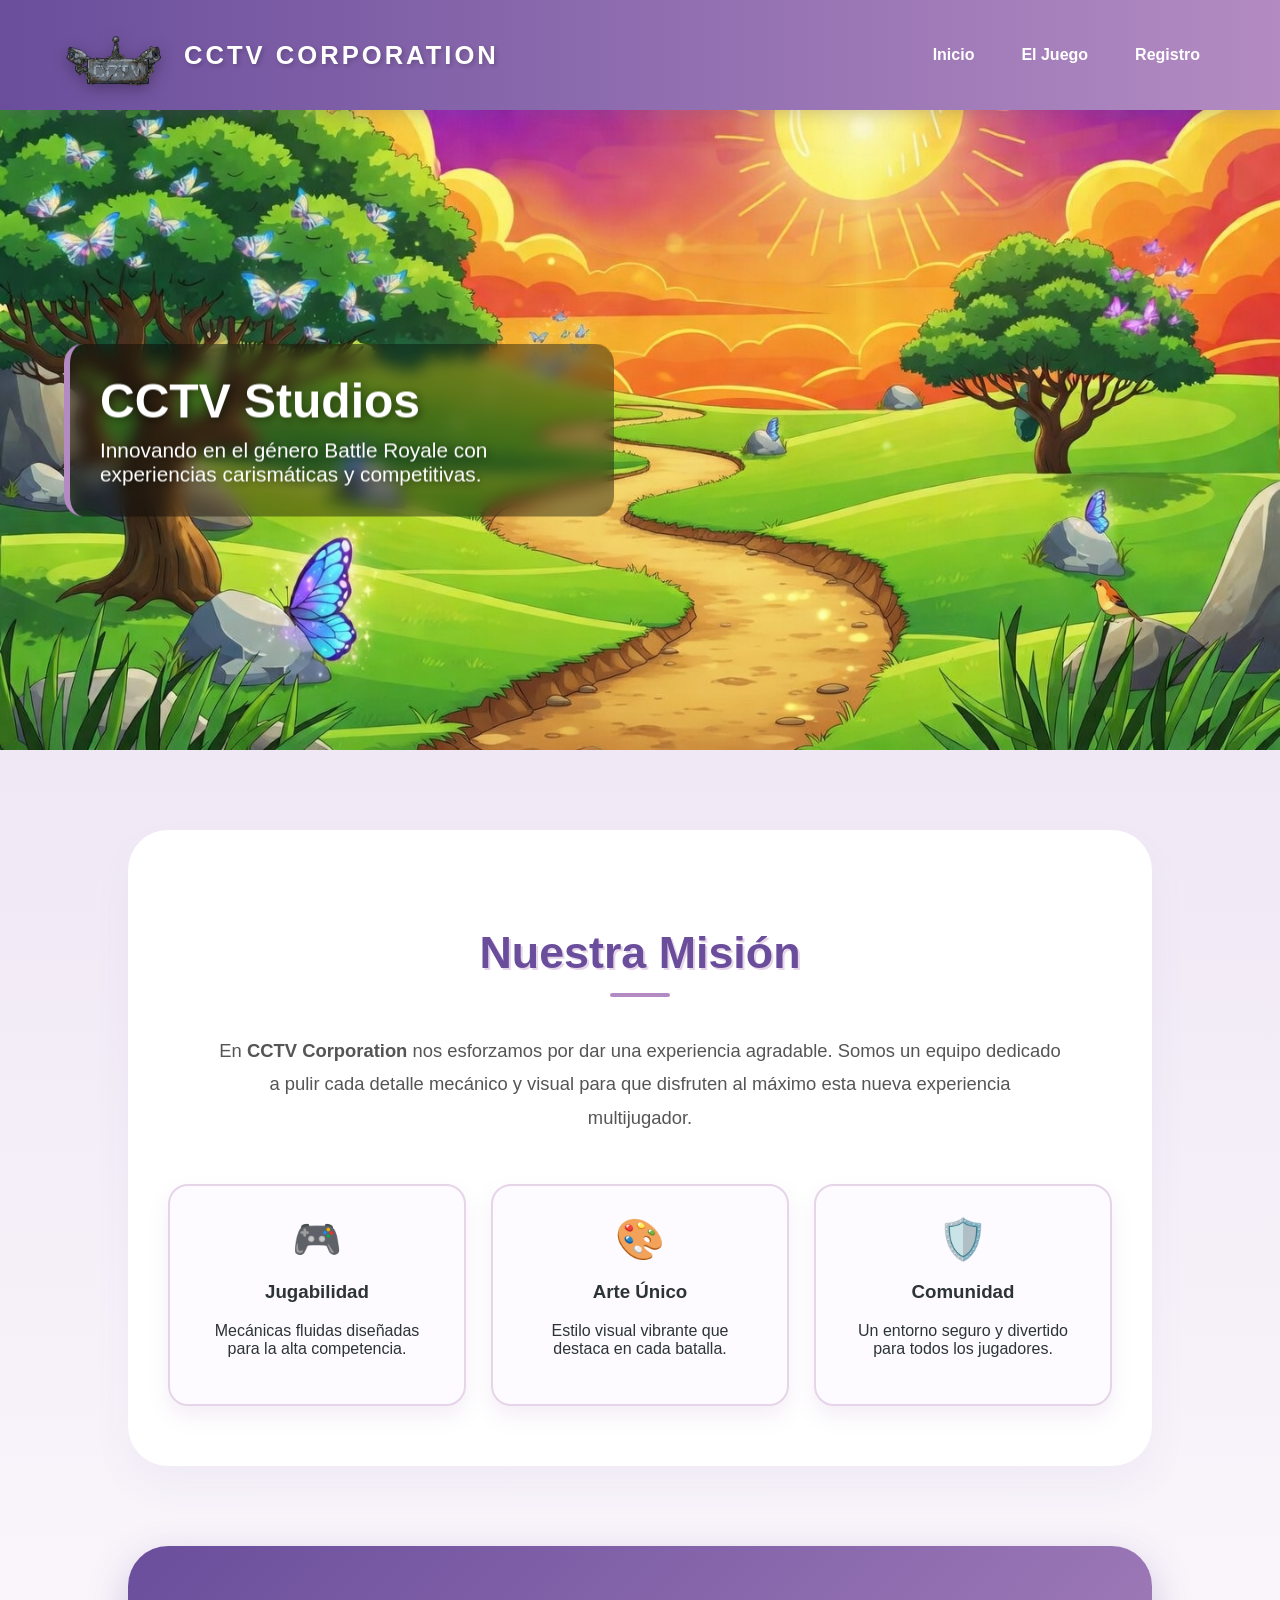
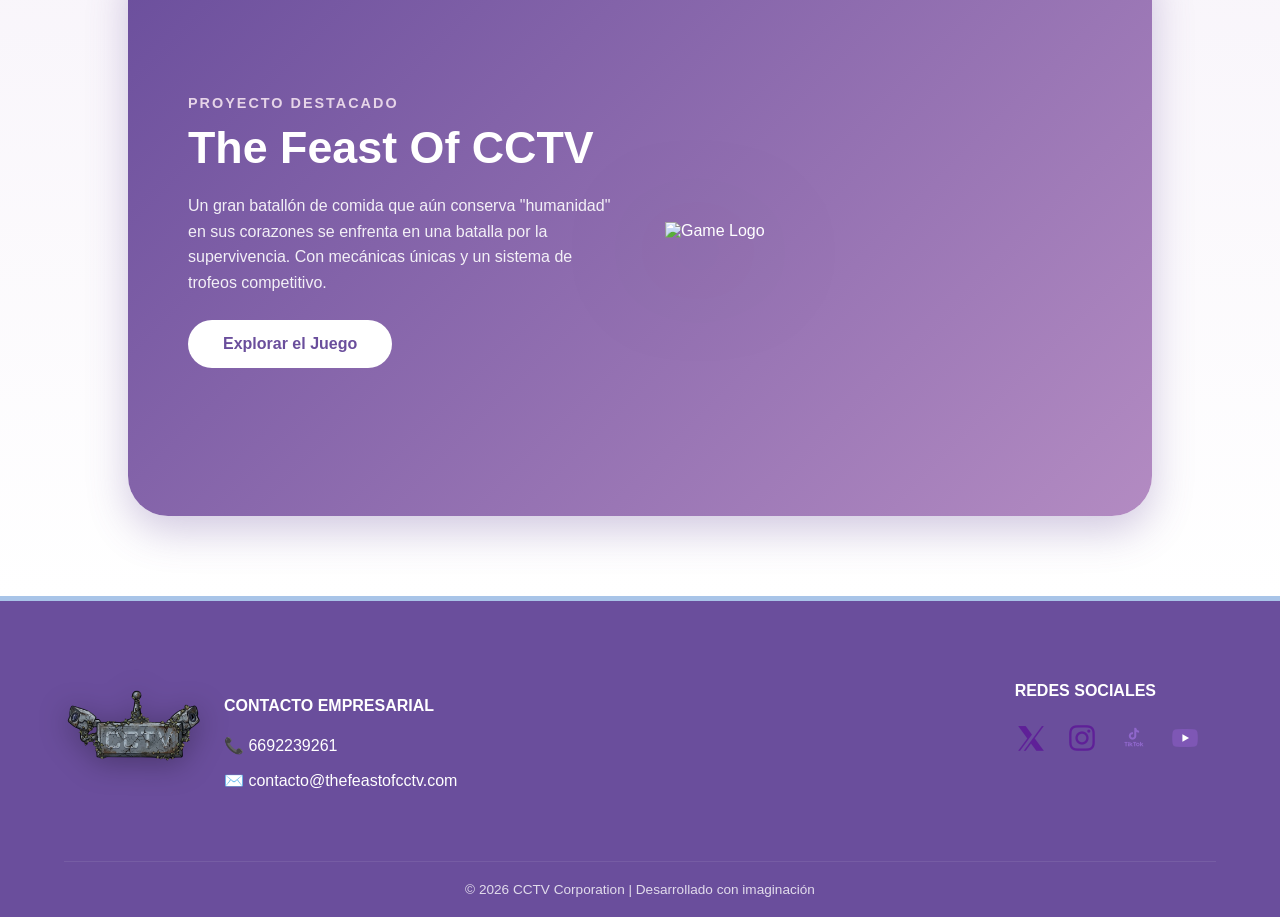
==== index.html @ 1c80f258 "Actualizar index.html" ====
<!DOCTYPE html>
<html lang="es">
<head>
  <meta charset="UTF-8">
  <meta name="viewport" content="width=device-width, initial-scale=1.0">
  <title>CCTV Corporation | Inicio</title>
  <link rel="stylesheet" href="estilos.css">
</head>
<body>

  <header class="kyamo">
    <div class="left">
      <img src="Img/Logo_Empresa.png" class="logo" alt="Logo CCTV Studios">
      <h2 class="brand-name">CCTV Corporation</h2>
    </div>

    <nav>
      <ul class="main-menu">
        <li><a href="index.html">Inicio</a></li>
        <li class="has-submenu">
          <span class="parent-title">El Juego</span>
          <ul class="submenu">
            <li><a href="comojugar.html">Información</a></li>
            <li><a href="Personajes.html">Personajes</a></li>
            <li><a href="powerups.html">Cosas Futuras</a></li>
          </ul>
        </li>
        <li><a href="Registro.html">Registro</a></li>
      </ul>
    </nav>
  </header>

  <section class="banner">
      <div class="banner-container">
          <img src="Img/Banner.jpg" class="banner-img" alt="Banner Principal">
          <div class="banner-text">
              <div class="banner-text-content">
                  <h1>CCTV Studios</h1>
                  <p>Innovando en el género Battle Royale con experiencias carismáticas y competitivas.</p>
              </div>
          </div>
      </div>
  </section>

  <main class="main-content">
      
      <section id="about" class="mission-section">
          <h2 class="section-title">Nuestra Misión</h2>
          <p class="mission-text">
              En <strong>CCTV Corporation</strong> nos esforzamos por dar una experiencia agradable. 
              Somos un equipo dedicado a pulir cada detalle mecánico y visual para que disfruten 
              al máximo esta nueva experiencia multijugador.
          </p>

          <div class="features-grid">
              <div class="feature-item">
                  <span class="feature-icon">🎮</span>
                  <h3>Jugabilidad</h3>
                  <p>Mecánicas fluidas diseñadas para la alta competencia.</p>
              </div>
              <div class="feature-item">
                  <span class="feature-icon">🎨</span>
                  <h3>Arte Único</h3>
                  <p>Estilo visual vibrante que destaca en cada batalla.</p>
              </div>
              <div class="feature-item">
                  <span class="feature-icon">🛡️</span>
                  <h3>Comunidad</h3>
                  <p>Un entorno seguro y divertido para todos los jugadores.</p>
              </div>
          </div>
      </section>

      <section id="proyecto-estrella" class="featured-project">
          <div class="project-container">
              <div class="project-info">
                  <span class="subtitle">PROYECTO DESTACADO</span>
                  <h2 class="project-name">The Feast Of CCTV</h2>
                  <p>
                      Un gran batallón de comida que aún conserva "humanidad" en sus corazones se enfrenta 
                      en una batalla por la supervivencia. Con mecánicas únicas y un sistema de trofeos competitivo.
                  </p>
                  <a href="comojugar.html" class="btn-explore">Explorar el Juego</a>
              </div>

              <div class="project-image-wrapper">
                  <div class="game-slider">
                      <img src="Img/Captura1.jpeg" class="slide" alt="Gameplay 1">
                      <img src="Img/Captura2.jpeg" class="slide" alt="Gameplay 2">
                      <img src="Img/Captura3.jpeg" class="slide" alt="Gameplay 3">
                  </div>
                  <img src="Img/Logo-Juego.png" alt="Game Logo" class="floating-game-logo">
              </div>
          </div>
      </section>

  </main>

  <footer class="site-footer">
    <div class="footer-wrapper">
      <div class="footer-column left">
        <img src="Img/Logo_Empresa.png" alt="CCTV Studios" class="footer-logo">         
        <div class="contact-info">
          <h4>CONTACTO EMPRESARIAL</h4>
          <p><span class="icon">📞</span> 6692239261</p>
          <p><span class="icon">✉️</span> contacto@thefeastofcctv.com</p>
        </div>
      </div>

      <div class="footer-column right">
        <h4>REDES SOCIALES</h4>
        <div class="social-icons">
          <a href="https://x.com" target="_blank"><img src="Img/Social/X-Twitter.png" alt="X"></a>
          <a href="https://instagram.com/" target="_blank"><img src="Img/Social/Instagram.png" alt="Instagram"></a>
          <a href="https://tiktok.com/" target="_blank"><img src="Img/Social/TikTok.png" alt="TikTok"></a>
          <a href="https://youtube.com/" target="_blank"><img src="Img/Social/YouTube.png" alt="YouTube"></a>
        </div>
      </div>
    </div>

    <div class="footer-bottom">
      © 2026 CCTV Corporation | Desarrollado con imaginación 
    </div>
  </footer>

</body>
</html>
---- estilos.css ----
/* ====================== VARIABLES Y PALETA ====================== */
:root {
  --lavanda-claro: #E6D4E8;
  --lavanda-medio: #B38BC2;
  --lavanda-fuerte: #6A4E9C;
  --azul-lavanda: #A8C4E8;
  --fondo: #F0E8F5; 
  --blanco: #ffffff;
  --texto-oscuro: #2d3436;
}

/* --- General --- */
body {
  margin: 0;
  padding: 0;
  font-family: 'Segoe UI', Tahoma, Geneva, Verdana, sans-serif;
  background-color: var(--fondo);
  color: var(--texto-oscuro);
  overflow-x: hidden;
}

/* --- Header / Navegación (LOGO MAXIMIZADO) --- */
.kyamo {
  background: linear-gradient(90deg, var(--lavanda-fuerte), var(--lavanda-medio));
  display: flex;
  justify-content: space-between;
  align-items: center;
  padding: 10px 5%; 
  box-shadow: 0 4px 15px rgba(106, 78, 156, 0.25);
  position: sticky;
  top: 0;
  z-index: 1000;
  min-height: 80px; 
}

.left { 
  display: flex; 
  align-items: center; 
  gap: 20px; 
}

.logo { 
  width: 100px; 
  height: auto; 
  margin-top: 5px;
  margin-bottom: -15px; 
  filter: drop-shadow(0 4px 8px rgba(0,0,0,0.3));
  transition: transform 0.4s cubic-bezier(0.175, 0.885, 0.32, 1.275);
  z-index: 1001;
}

.logo:hover {
  transform: scale(1.15) rotate(5deg);
}

.brand-name {
  color: white;
  text-transform: uppercase;
  letter-spacing: 3px;
  font-size: 1.6rem; 
  font-weight: 900;
  margin: 0;
  text-shadow: 2px 2px 4px rgba(0,0,0,0.2);
}

.main-menu { list-style: none; display: flex; gap: 15px; margin: 0; padding: 0; }

.main-menu a, .parent-title {
  color: white;
  text-decoration: none;
  font-weight: bold;
  padding: 10px 16px;
  border-radius: 25px;
  transition: 0.3s;
  font-size: 1rem;
}

.main-menu a:hover, .parent-title:hover { 
  background-color: rgba(255, 255, 255, 0.25); 
}

/* Submenú */
.has-submenu { position: relative; }
.submenu {
  display: none;
  position: absolute;
  background-color: white;
  padding: 12px;
  border-radius: 12px;
  box-shadow: 0 10px 25px rgba(0,0,0,0.15);
  list-style: none;
  top: 110%;
  left: 0;
  min-width: 180px;
}
.submenu li a { color: var(--lavanda-fuerte); display: block; padding: 10px; text-decoration: none; border-radius: 8px; }
.submenu li a:hover { background-color: var(--lavanda-claro); }
.has-submenu:hover .submenu { display: block; }

/* --- BANNER --- */
.banner { width: 100%; position: relative; overflow: hidden; }
.banner-container { position: relative; line-height: 0; }
.banner-img { width: 100%; height: auto; display: block; }

.banner-text {
  position: absolute;
  top: 50%;
  left: 5%;
  transform: translateY(-50%);
  color: white;
  max-width: 550px;
  line-height: normal;
}
.banner-text-content {
    background: rgba(0, 0, 0, 0.4); 
    padding: 30px;
    border-radius: 20px;
    backdrop-filter: blur(8px); 
    border-left: 6px solid var(--lavanda-medio);
    text-shadow: 2px 2px 10px rgba(0,0,0,0.5);
}
.banner-text h1 { font-size: 3rem; margin: 0 0 10px 0; }
.banner-text p { font-size: 1.3rem; font-weight: 300; margin: 0; }

/* --- CUERPO PRINCIPAL --- */
.main-content {
  padding: 80px 10%;
  background: linear-gradient(180deg, #F0E8F5 0%, #FFFFFF 100%);
}

.mission-section {
  text-align: center;
  background: white;
  padding: 60px 40px;
  border-radius: 40px;
  box-shadow: 0 20px 40px rgba(106, 78, 156, 0.05);
  margin-bottom: 80px;
  animation: fadeIn 1s ease-out;
}

.section-title {
    color: var(--lavanda-fuerte);
    font-size: 2.8rem;
    font-weight: 800;
    text-shadow: 2px 2px 0px var(--lavanda-claro);
}
.section-title::after {
    content: '';
    display: block; width: 60px; height: 4px;
    background: var(--lavanda-medio); margin: 15px auto; border-radius: 2px;
}

.mission-text { font-size: 1.15rem; line-height: 1.8; color: #555; max-width: 850px; margin: 0 auto; }

/* Grid de Características */
.features-grid {
    display: grid;
    grid-template-columns: repeat(auto-fit, minmax(200px, 1fr));
    gap: 25px;
    margin-top: 50px;
}
.feature-item {
    background: #fdfbff; padding: 30px; border-radius: 20px;
    border: 2px solid var(--lavanda-claro); 
    box-shadow: 0 10px 20px rgba(179, 139, 194, 0.15);
    transition: 0.3s ease;
}
.feature-item:hover { transform: translateY(-10px); border-color: var(--lavanda-fuerte); background-color: var(--blanco); }
.feature-icon { font-size: 2.5rem; margin-bottom: 15px; display: block; }

/* --- SECCIÓN PROYECTO CON SLIDER Y LOGO --- */
.featured-project {
  background: linear-gradient(135deg, var(--lavanda-fuerte) 0%, var(--lavanda-medio) 100%);
  padding: 60px;
  border-radius: 40px;
  box-shadow: 0 15px 40px rgba(106, 78, 156, 0.3);
  color: white;
}

.project-container { display: flex; align-items: center; gap: 50px; flex-wrap: wrap; }

.project-info { flex: 1; min-width: 300px; }
.project-info .subtitle { color: var(--lavanda-claro); font-weight: bold; letter-spacing: 2px; font-size: 0.9rem; }
.project-name { font-size: 2.8rem; font-weight: bold; margin: 10px 0 20px 0; }
.project-info p { color: rgba(255, 255, 255, 0.9); line-height: 1.6; margin-bottom: 25px; }

.btn-explore {
  display: inline-block; background-color: white; color: var(--lavanda-fuerte);
  padding: 15px 35px; border-radius: 50px; text-decoration: none; font-weight: bold; transition: 0.3s;
}
.btn-explore:hover { background-color: var(--lavanda-claro); transform: translateY(-3px) scale(1.05); }

/* Contenedor del Slider y Logo del Juego */
.project-image-wrapper {
    flex: 1;
    position: relative;
    display: flex;
    justify-content: center;
    align-items: center;
    min-height: 450px; 
    border-radius: 30px;
}

/* El Logo del Videojuego Maximizado */
.floating-game-logo {
    width: 100%;
    max-width: 500px; /* Tamaño épico para el logo */
    height: auto;
    z-index: 10;
    filter: drop-shadow(0 20px 50px rgba(0,0,0,0.5));
    animation: float 4s ease-in-out infinite;
}

/* El Carrusel de Fondo Animado */
.game-slider {
    position: absolute;
    width: 100%; height: 100%; top: 0; left: 0;
    border-radius: 30px; overflow: hidden;
    opacity: 0.3; /* No distrae el texto */
    mask-image: radial-gradient(circle, black 50%, transparent 100%);
}
.slide {
    position: absolute; width: 100%; height: 100%;
    object-fit: cover; opacity: 0;
    animation: autoSlider 12s infinite;
}
.slide:nth-child(1) { animation-delay: 0s; }
.slide:nth-child(2) { animation-delay: 4s; }
.slide:nth-child(3) { animation-delay: 8s; }

/* --- Animaciones --- */
@keyframes autoSlider {
    0% { opacity: 0; transform: scale(1.1); }
    10% { opacity: 1; }
    33% { opacity: 1; }
    43% { opacity: 0; transform: scale(1); }
    100% { opacity: 0; }
}
@keyframes float { 0%, 100% { transform: translateY(0px); } 50% { transform: translateY(-20px); } }
@keyframes fadeIn { from { opacity: 0; transform: translateY(20px); } to { opacity: 1; transform: translateY(0); } }

/* --- Footer --- */
.site-footer {
  background-color: var(--lavanda-fuerte);
  color: white;
  padding: 60px 5% 20px;
  border-top: 5px solid var(--azul-lavanda);
}
.footer-wrapper { display: flex; justify-content: space-between; flex-wrap: wrap; gap: 40px; }
.footer-logo { width: 140px; height: auto; margin-bottom: 20px; filter: drop-shadow(0 5px 15px rgba(0,0,0,0.3)); }

.social-icons img { width: 32px; margin-right: 15px; transition: 0.3s; }
.social-icons img:hover { transform: translateY(-5px); }

.footer-bottom {
  text-align: center; margin-top: 40px; padding-top: 20px;
  border-top: 1px solid rgba(255,255,255,0.1); font-size: 0.85rem; opacity: 0.8;
}

/* --- Responsive --- */
@media (max-width: 768px) {
  .kyamo { padding: 15px; flex-direction: column; gap: 10px; }
  .logo { width: 70px; margin-bottom: 0; }
  .brand-name { font-size: 1.3rem; }
  .main-menu { justify-content: center; }
  .project-container { flex-direction: column; text-align: center; }
  .project-image-wrapper { min-height: 300px; width: 100%; }
  .floating-game-logo { max-width: 300px; }
}
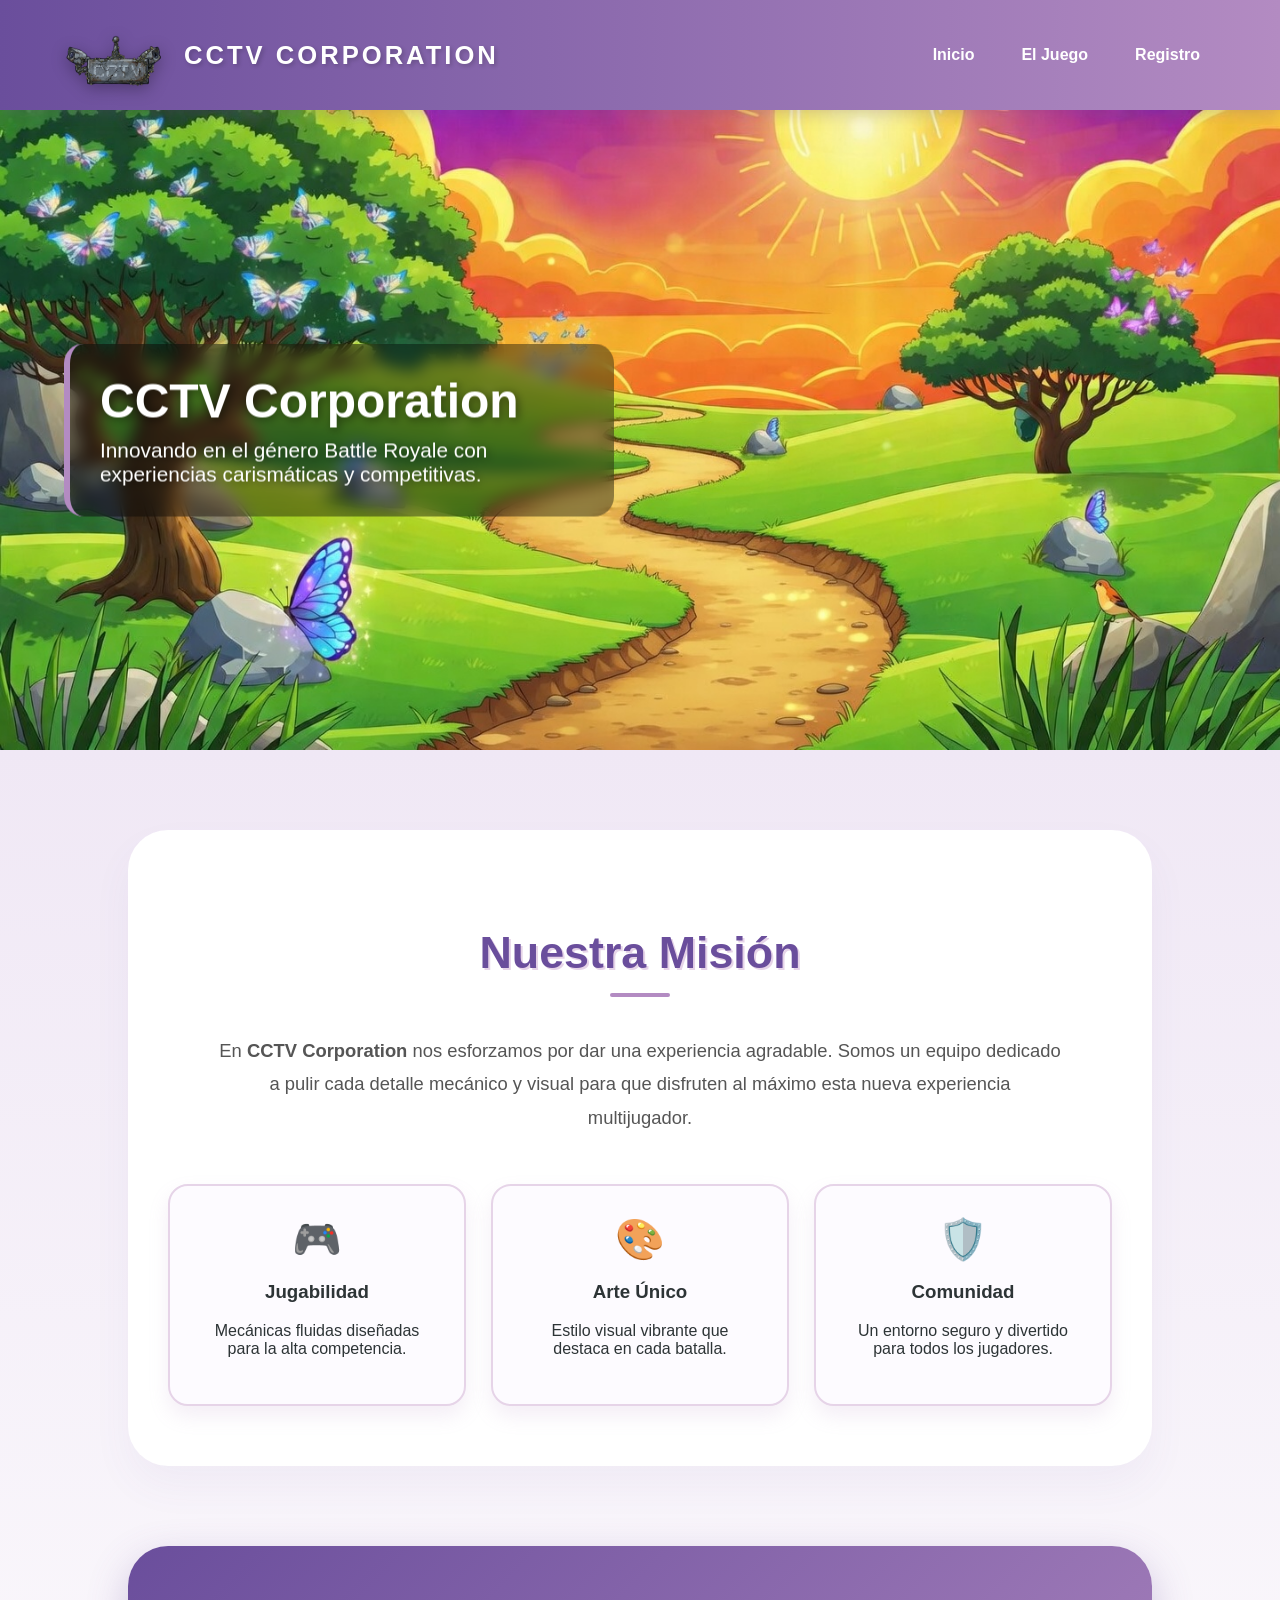
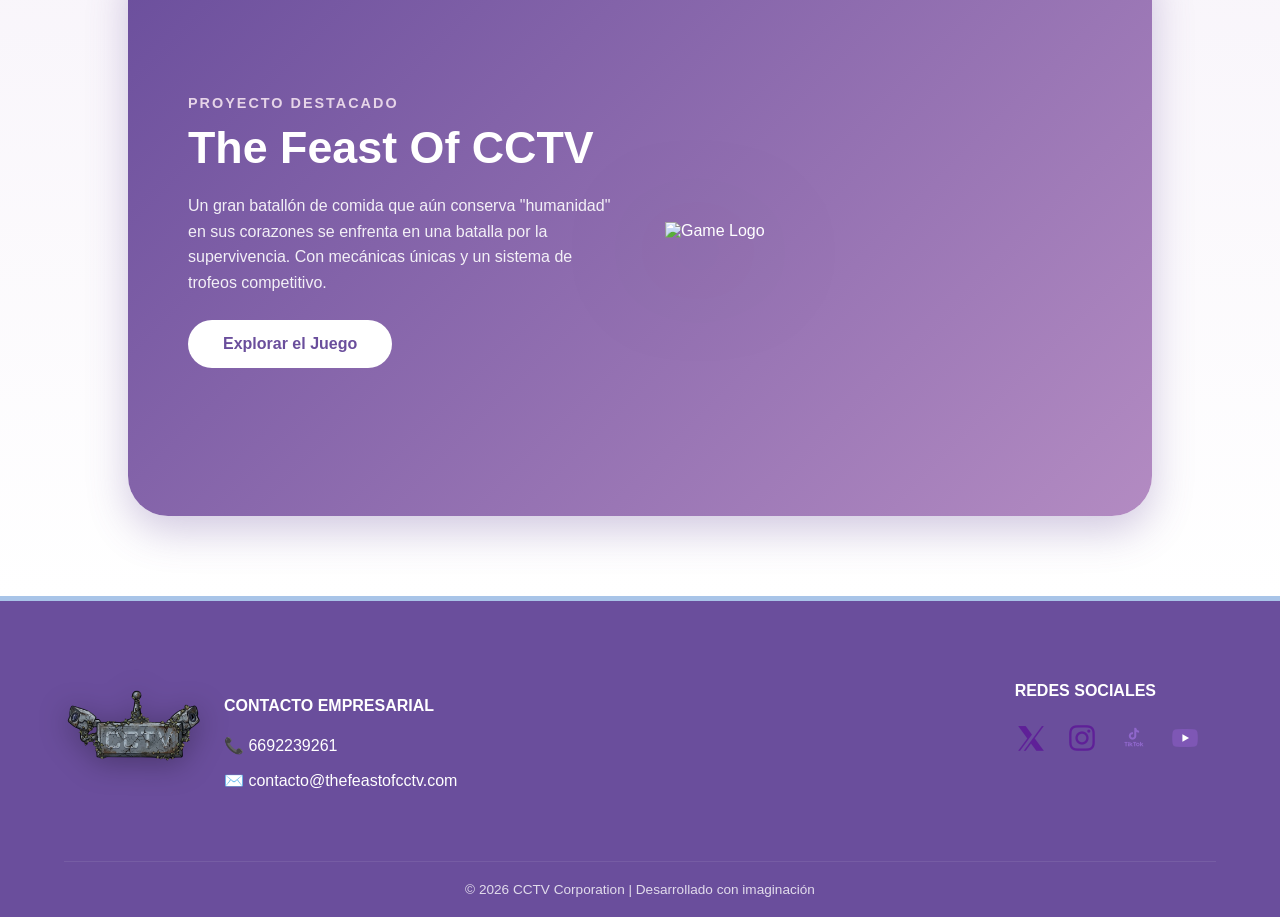
==== commit 95d10e2f: "Actualizar index.html" ====
--- a/index.html
+++ b/index.html
@@ -4,7 +4,7 @@
   <meta charset="UTF-8">
   <meta name="viewport" content="width=device-width, initial-scale=1.0">
   <title>CCTV Corporation | Inicio</title>
-  <link rel="stylesheet" href="estilos.css">
+  <link rel="stylesheet" href="Css/estilos.css">
 </head>
 <body>
 
@@ -35,7 +35,7 @@
           <img src="Img/Banner.jpg" class="banner-img" alt="Banner Principal">
           <div class="banner-text">
               <div class="banner-text-content">
-                  <h1>CCTV Studios</h1>
+                  <h1>CCTV Corporation</h1>
                   <p>Innovando en el género Battle Royale con experiencias carismáticas y competitivas.</p>
               </div>
           </div>
@@ -85,9 +85,9 @@
 
               <div class="project-image-wrapper">
                   <div class="game-slider">
-                      <img src="Img/Captura1.jpeg" class="slide" alt="Gameplay 1">
-                      <img src="Img/Captura2.jpeg" class="slide" alt="Gameplay 2">
-                      <img src="Img/Captura3.jpeg" class="slide" alt="Gameplay 3">
+                      <img src="Img/Captura1.png" class="slide" alt="Gameplay 1">
+                      <img src="Img/Captura2.png" class="slide" alt="Gameplay 2">
+                      <img src="Img/Captura3.png" class="slide" alt="Gameplay 3">
                   </div>
                   <img src="Img/Logo-Juego.png" alt="Game Logo" class="floating-game-logo">
               </div>
--- a/Css/estilos.css
+++ b/Css/estilos.css
@@ -0,0 +1,349 @@
+/* ====================== VARIABLES Y PALETA ====================== */
+:root {
+  --lavanda-claro: #E6D4E8;
+  --lavanda-medio: #B38BC2;
+  --lavanda-fuerte: #6A4E9C;
+  --azul-lavanda: #A8C4E8;
+  --fondo: #F0E8F5; 
+  --blanco: #ffffff;
+  --texto-oscuro: #2d3436;
+}
+
+/* --- General --- */
+body {
+  margin: 0;
+  padding: 0;
+  font-family: 'Segoe UI', Tahoma, Geneva, Verdana, sans-serif;
+  background-color: var(--fondo);
+  color: var(--texto-oscuro);
+  overflow-x: hidden;
+}
+
+/* --- Header / Navegación (LOGO MAXIMIZADO) --- */
+.kyamo {
+  background: linear-gradient(90deg, var(--lavanda-fuerte), var(--lavanda-medio));
+  display: flex;
+  justify-content: space-between;
+  align-items: center;
+  padding: 10px 5%; 
+  box-shadow: 0 4px 15px rgba(106, 78, 156, 0.25);
+  position: sticky;
+  top: 0;
+  z-index: 1000;
+  min-height: 80px; 
+}
+
+.left { 
+  display: flex; 
+  align-items: center; 
+  gap: 20px; 
+}
+
+.logo { 
+  width: 100px; 
+  height: auto; 
+  margin-top: 5px;
+  margin-bottom: -15px; 
+  filter: drop-shadow(0 4px 8px rgba(0,0,0,0.3));
+  transition: transform 0.4s cubic-bezier(0.175, 0.885, 0.32, 1.275);
+  z-index: 1001;
+}
+
+.logo:hover {
+  transform: scale(1.15) rotate(5deg);
+}
+
+.brand-name {
+  color: white;
+  text-transform: uppercase;
+  letter-spacing: 3px;
+  font-size: 1.6rem; 
+  font-weight: 900;
+  margin: 0;
+  text-shadow: 2px 2px 4px rgba(0,0,0,0.2);
+}
+
+.main-menu { list-style: none; display: flex; gap: 15px; margin: 0; padding: 0; }
+
+.main-menu a, .parent-title {
+  color: white;
+  text-decoration: none;
+  font-weight: bold;
+  padding: 10px 16px;
+  border-radius: 25px;
+  transition: 0.3s;
+  font-size: 1rem;
+}
+
+.main-menu a:hover, .parent-title:hover { 
+  background-color: rgba(255, 255, 255, 0.25); 
+}
+
+/* Submenú */
+.has-submenu { position: relative; }
+.submenu {
+  display: none;
+  position: absolute;
+  background-color: white;
+  padding: 12px;
+  border-radius: 12px;
+  box-shadow: 0 10px 25px rgba(0,0,0,0.15);
+  list-style: none;
+  top: 110%;
+  left: 0;
+  min-width: 180px;
+}
+.submenu li a { color: var(--lavanda-fuerte); display: block; padding: 10px; text-decoration: none; border-radius: 8px; }
+.submenu li a:hover { background-color: var(--lavanda-claro); }
+.has-submenu:hover .submenu { display: block; }
+
+/* --- BANNER --- */
+.banner { width: 100%; position: relative; overflow: hidden; }
+.banner-container { position: relative; line-height: 0; }
+.banner-img { width: 100%; height: auto; display: block; }
+
+.banner-text {
+  position: absolute;
+  top: 50%;
+  left: 5%;
+  transform: translateY(-50%);
+  color: white;
+  max-width: 550px;
+  line-height: normal;
+}
+.banner-text-content {
+    background: rgba(0, 0, 0, 0.4); 
+    padding: 30px;
+    border-radius: 20px;
+    backdrop-filter: blur(8px); 
+    border-left: 6px solid var(--lavanda-medio);
+    text-shadow: 2px 2px 10px rgba(0,0,0,0.5);
+}
+.banner-text h1 { font-size: 3rem; margin: 0 0 10px 0; }
+.banner-text p { font-size: 1.3rem; font-weight: 300; margin: 0; }
+
+/* --- CUERPO PRINCIPAL --- */
+.main-content {
+  padding: 80px 10%;
+  background: linear-gradient(180deg, #F0E8F5 0%, #FFFFFF 100%);
+}
+
+.mission-section {
+  text-align: center;
+  background: white;
+  padding: 60px 40px;
+  border-radius: 40px;
+  box-shadow: 0 20px 40px rgba(106, 78, 156, 0.05);
+  margin-bottom: 80px;
+  animation: fadeIn 1s ease-out;
+}
+
+.section-title {
+    color: var(--lavanda-fuerte);
+    font-size: 2.8rem;
+    font-weight: 800;
+    text-shadow: 2px 2px 0px var(--lavanda-claro);
+}
+.section-title::after {
+    content: '';
+    display: block; width: 60px; height: 4px;
+    background: var(--lavanda-medio); margin: 15px auto; border-radius: 2px;
+}
+
+.mission-text { font-size: 1.15rem; line-height: 1.8; color: #555; max-width: 850px; margin: 0 auto; }
+
+/* Grid de Características */
+.features-grid {
+    display: grid;
+    grid-template-columns: repeat(auto-fit, minmax(200px, 1fr));
+    gap: 25px;
+    margin-top: 50px;
+}
+.feature-item {
+    background: #fdfbff; padding: 30px; border-radius: 20px;
+    border: 2px solid var(--lavanda-claro); 
+    box-shadow: 0 10px 20px rgba(179, 139, 194, 0.15);
+    transition: 0.3s ease;
+}
+.feature-item:hover { transform: translateY(-10px); border-color: var(--lavanda-fuerte); background-color: var(--blanco); }
+.feature-icon { font-size: 2.5rem; margin-bottom: 15px; display: block; }
+
+/* --- SECCIÓN PROYECTO CON SLIDER Y LOGO --- */
+.featured-project {
+  background: linear-gradient(135deg, var(--lavanda-fuerte) 0%, var(--lavanda-medio) 100%);
+  padding: 60px;
+  border-radius: 40px;
+  box-shadow: 0 15px 40px rgba(106, 78, 156, 0.3);
+  color: white;
+}
+
+.project-container { display: flex; align-items: center; gap: 50px; flex-wrap: wrap; }
+
+.project-info { flex: 1; min-width: 300px; }
+.project-info .subtitle { color: var(--lavanda-claro); font-weight: bold; letter-spacing: 2px; font-size: 0.9rem; }
+.project-name { font-size: 2.8rem; font-weight: bold; margin: 10px 0 20px 0; }
+.project-info p { color: rgba(255, 255, 255, 0.9); line-height: 1.6; margin-bottom: 25px; }
+
+.btn-explore {
+  display: inline-block; background-color: white; color: var(--lavanda-fuerte);
+  padding: 15px 35px; border-radius: 50px; text-decoration: none; font-weight: bold; transition: 0.3s;
+}
+.btn-explore:hover { background-color: var(--lavanda-claro); transform: translateY(-3px) scale(1.05); }
+
+/* Contenedor del Slider y Logo del Juego */
+.project-image-wrapper {
+    flex: 1;
+    position: relative;
+    display: flex;
+    justify-content: center;
+    align-items: center;
+    min-height: 450px; 
+    border-radius: 30px;
+}
+
+/* El Logo del Videojuego Maximizado */
+.floating-game-logo {
+    width: 100%;
+    max-width: 500px; /* Tamaño épico para el logo */
+    height: auto;
+    z-index: 10;
+    filter: drop-shadow(0 20px 50px rgba(0,0,0,0.5));
+    animation: float 4s ease-in-out infinite;
+}
+
+/* El Carrusel de Fondo Animado */
+.game-slider {
+    position: absolute;
+    width: 100%; height: 100%; top: 0; left: 0;
+    border-radius: 30px; overflow: hidden;
+    opacity: 0.3; /* No distrae el texto */
+    mask-image: radial-gradient(circle, black 50%, transparent 100%);
+}
+.slide {
+    position: absolute; width: 100%; height: 100%;
+    object-fit: cover; opacity: 0;
+    animation: autoSlider 12s infinite;
+}
+.slide:nth-child(1) { animation-delay: 0s; }
+.slide:nth-child(2) { animation-delay: 4s; }
+.slide:nth-child(3) { animation-delay: 8s; }
+
+/* --- Animaciones --- */
+@keyframes autoSlider {
+    0% { opacity: 0; transform: scale(1.1); }
+    10% { opacity: 1; }
+    33% { opacity: 1; }
+    43% { opacity: 0; transform: scale(1); }
+    100% { opacity: 0; }
+}
+@keyframes float { 0%, 100% { transform: translateY(0px); } 50% { transform: translateY(-20px); } }
+@keyframes fadeIn { from { opacity: 0; transform: translateY(20px); } to { opacity: 1; transform: translateY(0); } }
+
+/* --- Footer --- */
+.site-footer {
+  background-color: var(--lavanda-fuerte);
+  color: white;
+  padding: 60px 5% 20px;
+  border-top: 5px solid var(--azul-lavanda);
+}
+.footer-wrapper { display: flex; justify-content: space-between; flex-wrap: wrap; gap: 40px; }
+.footer-logo { width: 140px; height: auto; margin-bottom: 20px; filter: drop-shadow(0 5px 15px rgba(0,0,0,0.3)); }
+
+.social-icons img { width: 32px; margin-right: 15px; transition: 0.3s; }
+.social-icons img:hover { transform: translateY(-5px); }
+
+.footer-bottom {
+  text-align: center; margin-top: 40px; padding-top: 20px;
+  border-top: 1px solid rgba(255,255,255,0.1); font-size: 0.85rem; opacity: 0.8;
+}
+
+
+/* ====================== MODO MÓVIL DEFINITIVO (TOTAL) ====================== */
+@media (max-width: 768px) {
+  
+  /* 1. Header compacto */
+  .kyamo {
+    padding: 8px 5%;
+    flex-direction: column; 
+    gap: 5px;
+  }
+  .left { flex-direction: row; gap: 10px; }
+  .logo { width: 45px; margin: 0; }
+  .brand-name { font-size: 1.1rem; letter-spacing: 1px; }
+  .main-menu { gap: 5px; }
+  .main-menu a, .parent-title { font-size: 0.8rem; padding: 5px 10px; }
+
+  /* 2. Banner: Texto miniatura */
+  .banner-text {
+    top: 50%;
+    left: 5%;
+    max-width: 180px; 
+    transform: translateY(-50%);
+    position: absolute; 
+  }
+  .banner-text-content {
+    padding: 8px 12px;
+    background: rgba(0, 0, 0, 0.5);
+    border-radius: 10px;
+  }
+  .banner-text h1 { font-size: 1rem; margin: 0; }
+  .banner-text p { font-size: 0.65rem; line-height: 1.1; }
+
+  /* 3. Contenido principal */
+  .main-content { padding: 30px 5%; }
+  .section-title { font-size: 1.8rem; }
+  .features-grid { grid-template-columns: 1fr; gap: 15px; }
+
+  /* 4. TARJETA DEL JUEGO (ARREGLO DE TEXTO Y ESPACIOS) */
+  .featured-project {
+    padding: 40px 20px !important; /* Forzamos espacio interno */
+    border-radius: 35px;
+    margin: 0 10px; /* Evita que la tarjeta toque los bordes del cel */
+  }
+
+  .project-info {
+    width: 100%;
+    display: flex;
+    flex-direction: column;
+    align-items: center; /* Centra títulos, párrafos y botones */
+  }
+
+  .project-name {
+    font-size: 1.8rem;
+    margin-bottom: 15px;
+    text-align: center;
+  }
+
+  .project-info p {
+    font-size: 0.9rem;
+    line-height: 1.5;
+    max-width: 92%; /* EL TRUCO: evita que el texto toque los bordes */
+    margin: 0 auto 25px auto; 
+    text-align: center;
+  }
+
+  /* 5. EL LOGO (LA MANZANA) */
+  .project-image-wrapper {
+    min-height: 250px;
+    display: flex;
+    justify-content: center;
+    align-items: center;
+    margin-top: 30px; /* Separa la manzana del botón de arriba */
+    width: 100%;
+  }
+
+  .floating-game-logo {
+    width: 85%; /* Se adapta al ancho del dispositivo */
+    max-width: 260px; /* Tamaño máximo para que no se vea gigante */
+    height: auto;
+    filter: drop-shadow(0 15px 30px rgba(0,0,0,0.4));
+  }
+
+  /* 6. Footer móvil */
+  .footer-wrapper {
+    flex-direction: column;
+    text-align: center;
+    gap: 25px;
+  }
+  .footer-logo { width: 80px; margin: 0 auto; }
+}
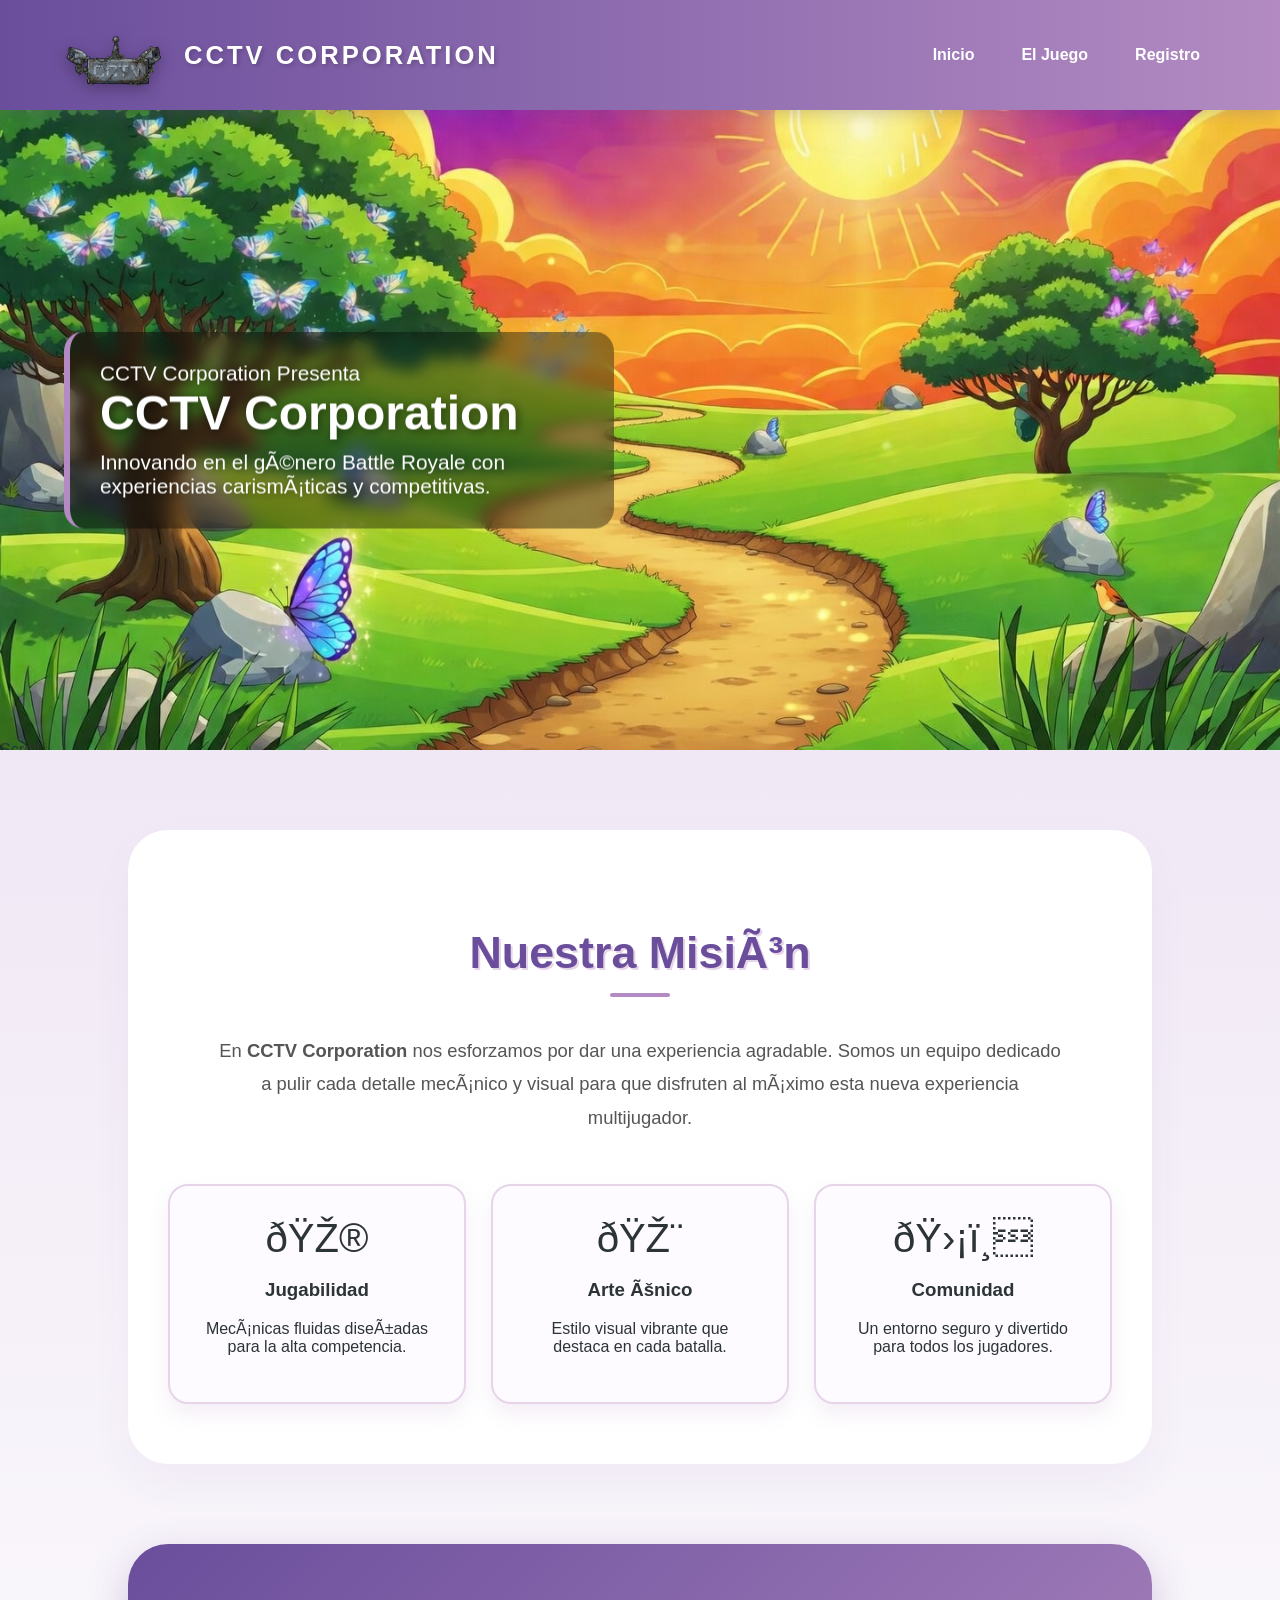
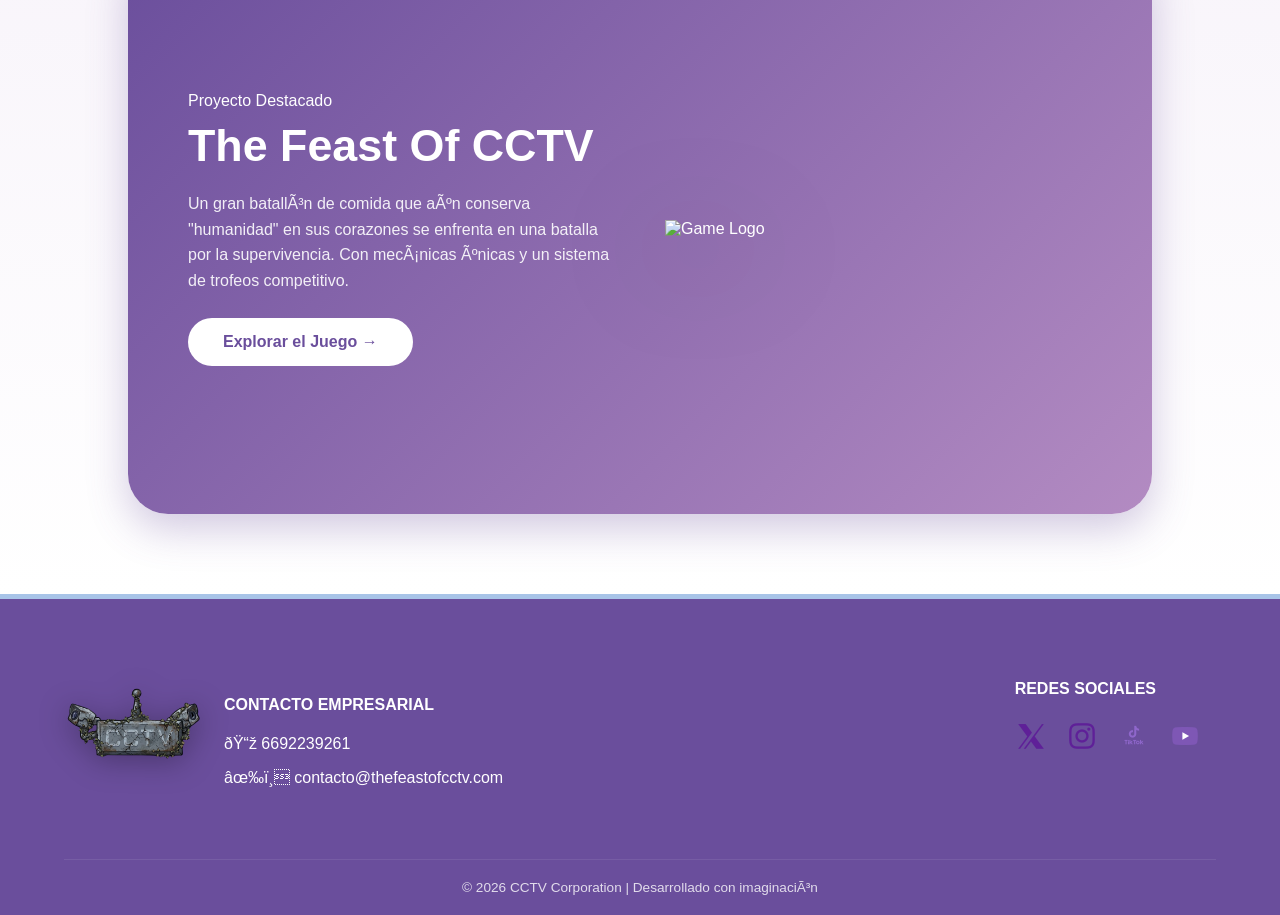
==== commit 9f88851d: "Actualizar index.html" ====
--- a/index.html
+++ b/index.html
@@ -5,6 +5,9 @@
   <meta name="viewport" content="width=device-width, initial-scale=1.0">
   <title>CCTV Corporation | Inicio</title>
   <link rel="stylesheet" href="Css/estilos.css">
+  <link rel="preconnect" href="https://fonts.googleapis.com">
+  <link rel="preconnect" href="https://fonts.gstatic.com" crossorigin>
+  <link href="https://fonts.googleapis.com/css2?family=Orbitron:wght@700;900&display=swap" rel="stylesheet">
 </head>
 <body>
 
@@ -13,14 +16,13 @@
       <img src="Img/Logo_Empresa.png" class="logo" alt="Logo CCTV Studios">
       <h2 class="brand-name">CCTV Corporation</h2>
     </div>
-
     <nav>
       <ul class="main-menu">
         <li><a href="index.html">Inicio</a></li>
         <li class="has-submenu">
           <span class="parent-title">El Juego</span>
           <ul class="submenu">
-            <li><a href="comojugar.html">Información</a></li>
+            <li><a href="comojugar.html">InformaciÃ³n</a></li>
             <li><a href="Personajes.html">Personajes</a></li>
             <li><a href="powerups.html">Cosas Futuras</a></li>
           </ul>
@@ -31,82 +33,85 @@
   </header>
 
   <section class="banner">
-      <div class="banner-container">
-          <img src="Img/Banner.jpg" class="banner-img" alt="Banner Principal">
-          <div class="banner-text">
-              <div class="banner-text-content">
-                  <h1>CCTV Corporation</h1>
-                  <p>Innovando en el género Battle Royale con experiencias carismáticas y competitivas.</p>
-              </div>
-          </div>
+    <div class="banner-container">
+      <img src="Img/Banner.jpg" class="banner-img" alt="Banner Principal">
+      <div class="banner-overlay"></div>
+      <div class="banner-text">
+        <div class="banner-text-content">
+          <p class="banner-eyebrow">CCTV Corporation Presenta</p>
+          <h1>CCTV Corporation</h1>
+          <p>Innovando en el gÃ©nero Battle Royale con experiencias carismÃ¡ticas y competitivas.</p>
+        </div>
       </div>
+      <div class="banner-scroll-hint">
+        <span>Scroll</span>
+        <div class="scroll-line"></div>
+      </div>
+    </div>
   </section>
 
   <main class="main-content">
-      
-      <section id="about" class="mission-section">
-          <h2 class="section-title">Nuestra Misión</h2>
-          <p class="mission-text">
-              En <strong>CCTV Corporation</strong> nos esforzamos por dar una experiencia agradable. 
-              Somos un equipo dedicado a pulir cada detalle mecánico y visual para que disfruten 
-              al máximo esta nueva experiencia multijugador.
+
+    <section id="about" class="mission-section">
+      <h2 class="section-title">Nuestra MisiÃ³n</h2>
+      <p class="mission-text">
+        En <strong>CCTV Corporation</strong> nos esforzamos por dar una experiencia agradable.
+        Somos un equipo dedicado a pulir cada detalle mecÃ¡nico y visual para que disfruten
+        al mÃ¡ximo esta nueva experiencia multijugador.
+      </p>
+      <div class="features-grid">
+        <div class="feature-item">
+          <span class="feature-icon">ðŸŽ®</span>
+          <h3>Jugabilidad</h3>
+          <p>MecÃ¡nicas fluidas diseÃ±adas para la alta competencia.</p>
+        </div>
+        <div class="feature-item">
+          <span class="feature-icon">ðŸŽ¨</span>
+          <h3>Arte Ãšnico</h3>
+          <p>Estilo visual vibrante que destaca en cada batalla.</p>
+        </div>
+        <div class="feature-item">
+          <span class="feature-icon">ðŸ›¡ï¸</span>
+          <h3>Comunidad</h3>
+          <p>Un entorno seguro y divertido para todos los jugadores.</p>
+        </div>
+      </div>
+    </section>
+
+    <section id="proyecto-estrella" class="featured-project">
+      <div class="project-container">
+        <div class="project-info">
+          <span class="subtitle-pill">Proyecto Destacado</span>
+          <h2 class="project-name">The Feast Of CCTV</h2>
+          <p>
+            Un gran batallÃ³n de comida que aÃºn conserva "humanidad" en sus corazones se enfrenta
+            en una batalla por la supervivencia. Con mecÃ¡nicas Ãºnicas y un sistema de trofeos competitivo.
           </p>
-
-          <div class="features-grid">
-              <div class="feature-item">
-                  <span class="feature-icon">🎮</span>
-                  <h3>Jugabilidad</h3>
-                  <p>Mecánicas fluidas diseñadas para la alta competencia.</p>
-              </div>
-              <div class="feature-item">
-                  <span class="feature-icon">🎨</span>
-                  <h3>Arte Único</h3>
-                  <p>Estilo visual vibrante que destaca en cada batalla.</p>
-              </div>
-              <div class="feature-item">
-                  <span class="feature-icon">🛡️</span>
-                  <h3>Comunidad</h3>
-                  <p>Un entorno seguro y divertido para todos los jugadores.</p>
-              </div>
+          <a href="comojugar.html" class="btn-explore">Explorar el Juego &rarr;</a>
+        </div>
+        <div class="project-image-wrapper">
+          <div class="game-slider">
+            <img src="Img/Captura1.png" class="slide" alt="Gameplay 1">
+            <img src="Img/Captura2.png" class="slide" alt="Gameplay 2">
+            <img src="Img/Captura3.png" class="slide" alt="Gameplay 3">
           </div>
-      </section>
-
-      <section id="proyecto-estrella" class="featured-project">
-          <div class="project-container">
-              <div class="project-info">
-                  <span class="subtitle">PROYECTO DESTACADO</span>
-                  <h2 class="project-name">The Feast Of CCTV</h2>
-                  <p>
-                      Un gran batallón de comida que aún conserva "humanidad" en sus corazones se enfrenta 
-                      en una batalla por la supervivencia. Con mecánicas únicas y un sistema de trofeos competitivo.
-                  </p>
-                  <a href="comojugar.html" class="btn-explore">Explorar el Juego</a>
-              </div>
-
-              <div class="project-image-wrapper">
-                  <div class="game-slider">
-                      <img src="Img/Captura1.png" class="slide" alt="Gameplay 1">
-                      <img src="Img/Captura2.png" class="slide" alt="Gameplay 2">
-                      <img src="Img/Captura3.png" class="slide" alt="Gameplay 3">
-                  </div>
-                  <img src="Img/Logo-Juego.png" alt="Game Logo" class="floating-game-logo">
-              </div>
-          </div>
-      </section>
+          <img src="Img/Logo-Juego.png" alt="Game Logo" class="floating-game-logo">
+        </div>
+      </div>
+    </section>
 
   </main>
 
   <footer class="site-footer">
     <div class="footer-wrapper">
       <div class="footer-column left">
-        <img src="Img/Logo_Empresa.png" alt="CCTV Studios" class="footer-logo">         
+        <img src="Img/Logo_Empresa.png" alt="CCTV Studios" class="footer-logo">
         <div class="contact-info">
           <h4>CONTACTO EMPRESARIAL</h4>
-          <p><span class="icon">📞</span> 6692239261</p>
-          <p><span class="icon">✉️</span> contacto@thefeastofcctv.com</p>
+          <p><span class="icon">ðŸ“ž</span> 6692239261</p>
+          <p><span class="icon">âœ‰ï¸</span> contacto@thefeastofcctv.com</p>
         </div>
       </div>
-
       <div class="footer-column right">
         <h4>REDES SOCIALES</h4>
         <div class="social-icons">
@@ -117,11 +122,10 @@
         </div>
       </div>
     </div>
-
     <div class="footer-bottom">
-      © 2026 CCTV Corporation | Desarrollado con imaginación 
+      &copy; 2026 CCTV Corporation | Desarrollado con imaginaciÃ³n
     </div>
   </footer>
 
 </body>
-</html>+</html>
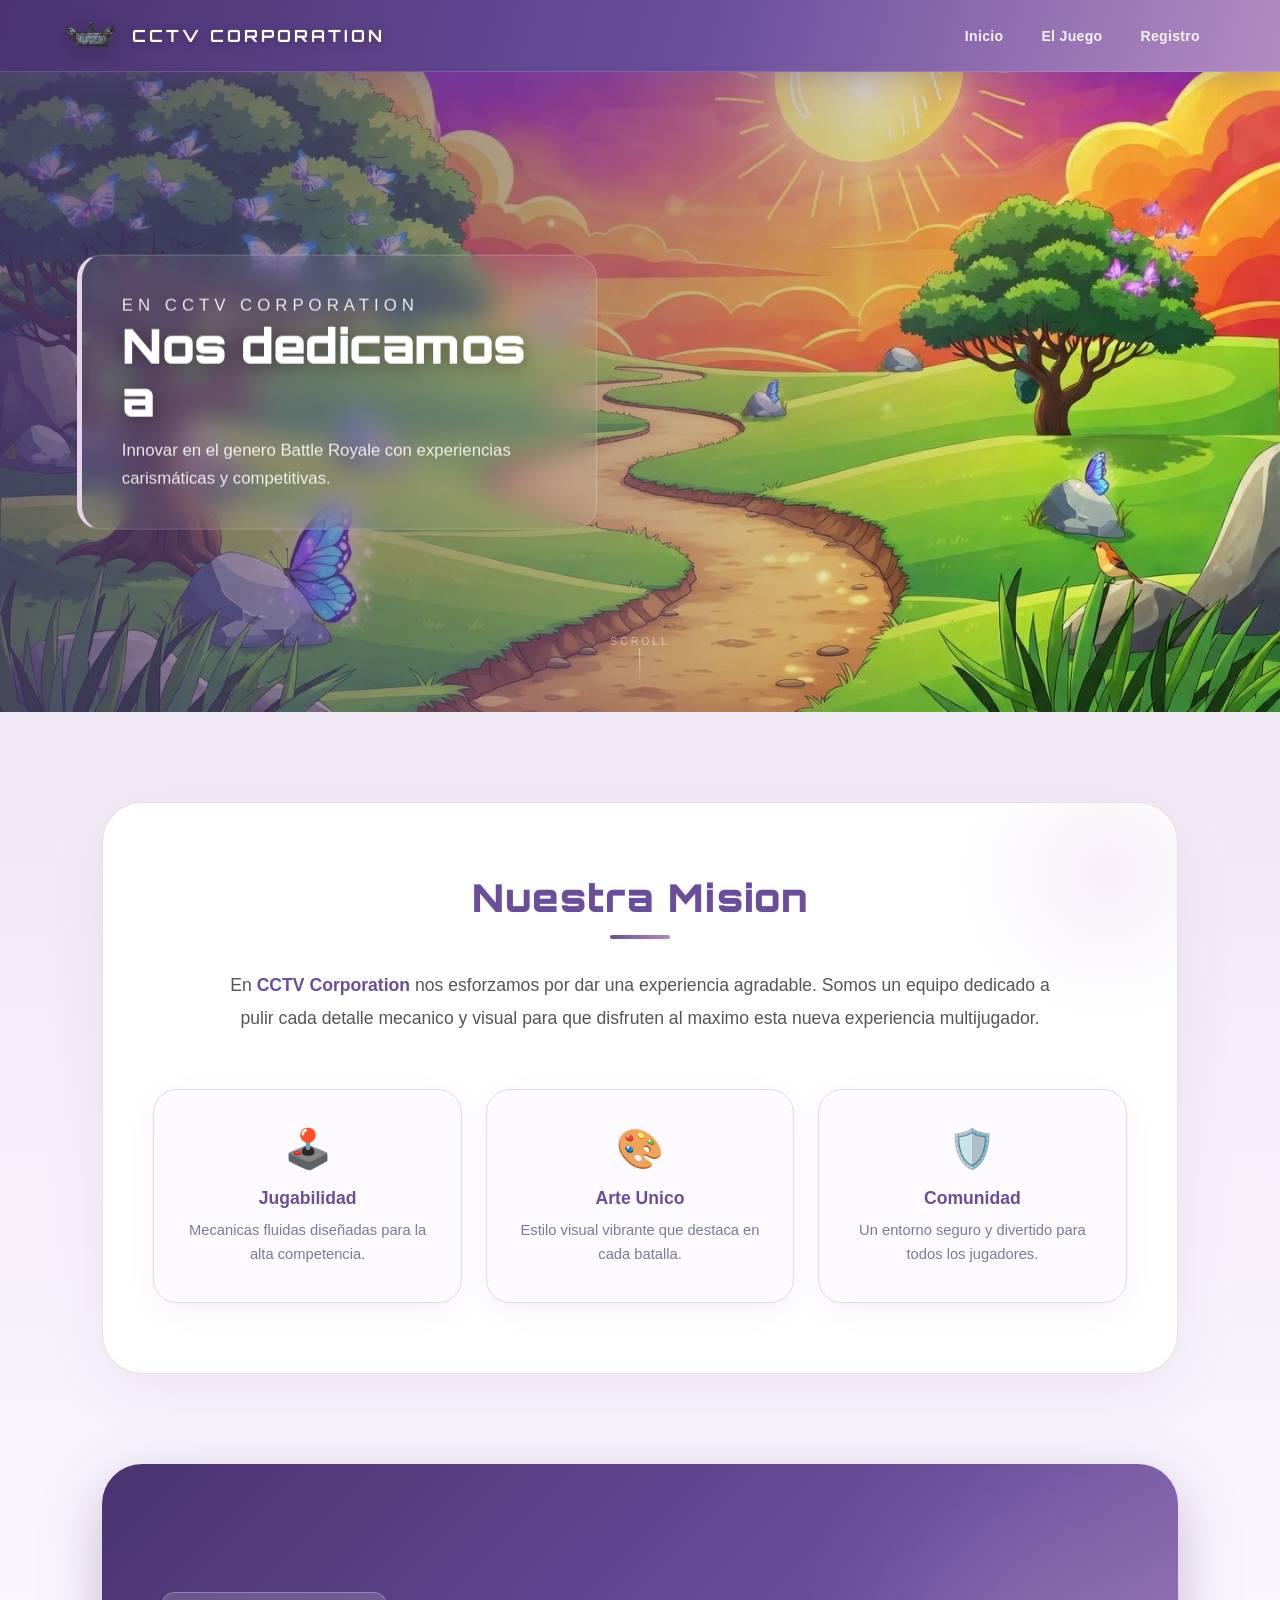
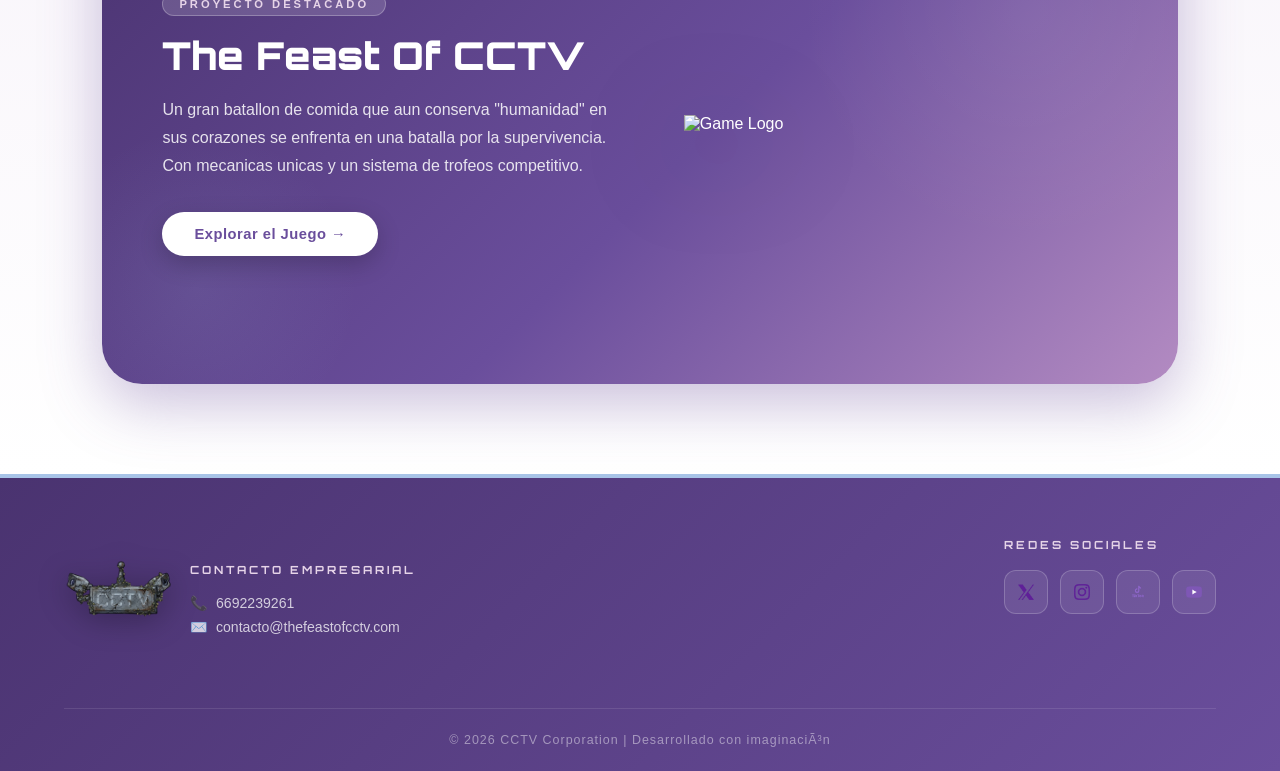
==== commit 505ef942: "Actualizar index.html" ====
--- a/index.html
+++ b/index.html
@@ -22,7 +22,7 @@
         <li class="has-submenu">
           <span class="parent-title">El Juego</span>
           <ul class="submenu">
-            <li><a href="comojugar.html">InformaciÃ³n</a></li>
+            <li><a href="comojugar.html">Informacion</a></li>
             <li><a href="Personajes.html">Personajes</a></li>
             <li><a href="powerups.html">Cosas Futuras</a></li>
           </ul>
@@ -38,9 +38,9 @@
       <div class="banner-overlay"></div>
       <div class="banner-text">
         <div class="banner-text-content">
-          <p class="banner-eyebrow">CCTV Corporation Presenta</p>
-          <h1>CCTV Corporation</h1>
-          <p>Innovando en el gÃ©nero Battle Royale con experiencias carismÃ¡ticas y competitivas.</p>
+          <p class="banner-eyebrow">En CCTV CORPORATION</p>
+          <h1>Nos dedicamos a</h1>
+          <p> Innovar en el genero Battle Royale con experiencias carismáticas y competitivas.</p>
         </div>
       </div>
       <div class="banner-scroll-hint">
@@ -53,25 +53,25 @@
   <main class="main-content">
 
     <section id="about" class="mission-section">
-      <h2 class="section-title">Nuestra MisiÃ³n</h2>
+      <h2 class="section-title">Nuestra Mision</h2>
       <p class="mission-text">
         En <strong>CCTV Corporation</strong> nos esforzamos por dar una experiencia agradable.
-        Somos un equipo dedicado a pulir cada detalle mecÃ¡nico y visual para que disfruten
-        al mÃ¡ximo esta nueva experiencia multijugador.
+        Somos un equipo dedicado a pulir cada detalle mecanico y visual para que disfruten
+        al maximo esta nueva experiencia multijugador.
       </p>
       <div class="features-grid">
         <div class="feature-item">
-          <span class="feature-icon">ðŸŽ®</span>
+          <span class="feature-icon">🕹️</span>
           <h3>Jugabilidad</h3>
-          <p>MecÃ¡nicas fluidas diseÃ±adas para la alta competencia.</p>
+          <p>Mecanicas fluidas diseñadas para la alta competencia.</p>
         </div>
         <div class="feature-item">
-          <span class="feature-icon">ðŸŽ¨</span>
-          <h3>Arte Ãšnico</h3>
+          <span class="feature-icon">🎨</span>
+          <h3>Arte Unico</h3>
           <p>Estilo visual vibrante que destaca en cada batalla.</p>
         </div>
         <div class="feature-item">
-          <span class="feature-icon">ðŸ›¡ï¸</span>
+          <span class="feature-icon">🛡️</span>
           <h3>Comunidad</h3>
           <p>Un entorno seguro y divertido para todos los jugadores.</p>
         </div>
@@ -84,8 +84,8 @@
           <span class="subtitle-pill">Proyecto Destacado</span>
           <h2 class="project-name">The Feast Of CCTV</h2>
           <p>
-            Un gran batallÃ³n de comida que aÃºn conserva "humanidad" en sus corazones se enfrenta
-            en una batalla por la supervivencia. Con mecÃ¡nicas Ãºnicas y un sistema de trofeos competitivo.
+            Un gran batallon de comida que aun conserva "humanidad" en sus corazones se enfrenta
+            en una batalla por la supervivencia. Con mecanicas unicas y un sistema de trofeos competitivo.
           </p>
           <a href="comojugar.html" class="btn-explore">Explorar el Juego &rarr;</a>
         </div>
@@ -108,8 +108,8 @@
         <img src="Img/Logo_Empresa.png" alt="CCTV Studios" class="footer-logo">
         <div class="contact-info">
           <h4>CONTACTO EMPRESARIAL</h4>
-          <p><span class="icon">ðŸ“ž</span> 6692239261</p>
-          <p><span class="icon">âœ‰ï¸</span> contacto@thefeastofcctv.com</p>
+          <p><span class="icon">📞</span> 6692239261</p>
+          <p><span class="icon">✉️</span> contacto@thefeastofcctv.com</p>
         </div>
       </div>
       <div class="footer-column right">
--- a/Css/estilos.css
+++ b/Css/estilos.css
@@ -1,349 +1,645 @@
 /* ====================== VARIABLES Y PALETA ====================== */
+@import url('https://fonts.googleapis.com/css2?family=Orbitron:wght@700;900&display=swap');
+
 :root {
   --lavanda-claro: #E6D4E8;
   --lavanda-medio: #B38BC2;
   --lavanda-fuerte: #6A4E9C;
+  --lavanda-deep: #4a3370;
   --azul-lavanda: #A8C4E8;
-  --fondo: #F0E8F5; 
+  --fondo: #F0E8F5;
   --blanco: #ffffff;
   --texto-oscuro: #2d3436;
+  --muted: #7a7a9a;
+  --border-lav: rgba(179, 139, 194, 0.3);
+  --glass: rgba(255, 255, 255, 0.12);
 }
 
 /* --- General --- */
-body {
+*, *::before, *::after {
   margin: 0;
   padding: 0;
-  font-family: 'Segoe UI', Tahoma, Geneva, Verdana, sans-serif;
+  box-sizing: border-box;
+}
+
+body {
+  font-family: 'Inter', 'Segoe UI', Tahoma, Geneva, Verdana, sans-serif;
   background-color: var(--fondo);
   color: var(--texto-oscuro);
   overflow-x: hidden;
 }
 
-/* --- Header / Navegación (LOGO MAXIMIZADO) --- */
+/* ── HEADER ── */
 .kyamo {
-  background: linear-gradient(90deg, var(--lavanda-fuerte), var(--lavanda-medio));
+  background: linear-gradient(105deg, var(--lavanda-deep) 0%, var(--lavanda-fuerte) 55%, var(--lavanda-medio) 100%);
   display: flex;
   justify-content: space-between;
   align-items: center;
-  padding: 10px 5%; 
-  box-shadow: 0 4px 15px rgba(106, 78, 156, 0.25);
+  padding: 0 5%;
+  height: 72px;
   position: sticky;
   top: 0;
   z-index: 1000;
-  min-height: 80px; 
-}
-
-.left { 
-  display: flex; 
-  align-items: center; 
-  gap: 20px; 
-}
-
-.logo { 
-  width: 100px; 
-  height: auto; 
-  margin-top: 5px;
-  margin-bottom: -15px; 
-  filter: drop-shadow(0 4px 8px rgba(0,0,0,0.3));
+  box-shadow: 0 4px 30px rgba(106, 78, 156, 0.4);
+  border-bottom: 1px solid rgba(255, 255, 255, 0.15);
+}
+
+.left {
+  display: flex;
+  align-items: center;
+  gap: 16px;
+}
+
+.logo {
+  width: 52px;
+  height: auto;
+  object-fit: contain;
+  filter: drop-shadow(0 4px 10px rgba(0, 0, 0, 0.3));
   transition: transform 0.4s cubic-bezier(0.175, 0.885, 0.32, 1.275);
   z-index: 1001;
 }
 
 .logo:hover {
-  transform: scale(1.15) rotate(5deg);
+  transform: scale(1.12) rotate(5deg);
 }
 
 .brand-name {
+  font-family: 'Orbitron', 'Segoe UI', sans-serif;
   color: white;
   text-transform: uppercase;
   letter-spacing: 3px;
-  font-size: 1.6rem; 
-  font-weight: 900;
+  font-size: 1.05rem;
+  font-weight: 700;
   margin: 0;
-  text-shadow: 2px 2px 4px rgba(0,0,0,0.2);
-}
-
-.main-menu { list-style: none; display: flex; gap: 15px; margin: 0; padding: 0; }
-
-.main-menu a, .parent-title {
+  text-shadow: 0 2px 8px rgba(0, 0, 0, 0.25);
+}
+
+.main-menu {
+  list-style: none;
+  display: flex;
+  gap: 6px;
+  margin: 0;
+  padding: 0;
+}
+
+.main-menu > li > a,
+.parent-title {
+  color: rgba(255, 255, 255, 0.9);
+  text-decoration: none;
+  font-weight: 600;
+  font-size: 0.88rem;
+  padding: 8px 16px;
+  border-radius: 100px;
+  cursor: pointer;
+  transition: all 0.25s;
+  letter-spacing: 0.3px;
+}
+
+.main-menu > li > a:hover,
+.parent-title:hover {
+  background: rgba(255, 255, 255, 0.2);
   color: white;
-  text-decoration: none;
-  font-weight: bold;
-  padding: 10px 16px;
-  border-radius: 25px;
-  transition: 0.3s;
-  font-size: 1rem;
-}
-
-.main-menu a:hover, .parent-title:hover { 
-  background-color: rgba(255, 255, 255, 0.25); 
 }
 
 /* Submenú */
 .has-submenu { position: relative; }
+
 .submenu {
-  display: none;
-  position: absolute;
-  background-color: white;
-  padding: 12px;
-  border-radius: 12px;
-  box-shadow: 0 10px 25px rgba(0,0,0,0.15);
+  position: absolute;
+  top: calc(100% + 8px);
+  left: 50%;
+  transform: translateX(-50%) translateY(-6px);
+  background: white;
+  border-radius: 16px;
+  padding: 8px;
   list-style: none;
-  top: 110%;
-  left: 0;
-  min-width: 180px;
-}
-.submenu li a { color: var(--lavanda-fuerte); display: block; padding: 10px; text-decoration: none; border-radius: 8px; }
-.submenu li a:hover { background-color: var(--lavanda-claro); }
-.has-submenu:hover .submenu { display: block; }
-
-/* --- BANNER --- */
-.banner { width: 100%; position: relative; overflow: hidden; }
-.banner-container { position: relative; line-height: 0; }
-.banner-img { width: 100%; height: auto; display: block; }
+  min-width: 165px;
+  box-shadow: 0 12px 35px rgba(106, 78, 156, 0.2);
+  opacity: 0;
+  visibility: hidden;
+  transition: all 0.25s;
+  border: 1px solid var(--border-lav);
+}
+
+.has-submenu:hover .submenu {
+  opacity: 1;
+  visibility: visible;
+  transform: translateX(-50%) translateY(0);
+}
+
+.submenu li a {
+  display: block;
+  padding: 9px 14px;
+  border-radius: 10px;
+  color: var(--lavanda-fuerte);
+  text-decoration: none;
+  font-size: 0.85rem;
+  font-weight: 500;
+  transition: all 0.2s;
+}
+
+.submenu li a:hover {
+  background: var(--lavanda-claro);
+}
+
+/* ── BANNER ── */
+.banner {
+  width: 100%;
+  position: relative;
+  overflow: hidden;
+}
+
+.banner-container {
+  position: relative;
+  line-height: 0;
+}
+
+.banner-img {
+  width: 100%;
+  height: auto;
+  display: block;
+}
+
+.banner-overlay {
+  position: absolute;
+  inset: 0;
+  background: linear-gradient(105deg,
+    rgba(74, 51, 112, 0.75) 0%,
+    rgba(106, 78, 156, 0.4) 50%,
+    transparent 80%);
+}
 
 .banner-text {
   position: absolute;
   top: 50%;
-  left: 5%;
+  left: 6%;
   transform: translateY(-50%);
   color: white;
-  max-width: 550px;
+  max-width: 520px;
   line-height: normal;
 }
+
 .banner-text-content {
-    background: rgba(0, 0, 0, 0.4); 
-    padding: 30px;
-    border-radius: 20px;
-    backdrop-filter: blur(8px); 
-    border-left: 6px solid var(--lavanda-medio);
-    text-shadow: 2px 2px 10px rgba(0,0,0,0.5);
-}
-.banner-text h1 { font-size: 3rem; margin: 0 0 10px 0; }
-.banner-text p { font-size: 1.3rem; font-weight: 300; margin: 0; }
-
-/* --- CUERPO PRINCIPAL --- */
+  background: rgba(255, 255, 255, 0.08);
+  backdrop-filter: blur(14px);
+  -webkit-backdrop-filter: blur(14px);
+  border: 1px solid rgba(255, 255, 255, 0.2);
+  padding: 36px 40px;
+  border-radius: 24px;
+  border-left: 5px solid var(--lavanda-claro);
+}
+
+.banner-eyebrow {
+  font-size: 0.7rem;
+  letter-spacing: 5px;
+  color: var(--lavanda-claro);
+  text-transform: uppercase;
+  margin-bottom: 10px;
+  font-weight: 600;
+  display: block;
+}
+
+.banner-text h1 {
+  font-family: 'Orbitron', 'Segoe UI', sans-serif;
+  font-size: clamp(1.8rem, 4vw, 3rem);
+  margin: 0 0 12px;
+  font-weight: 900;
+  text-shadow: 0 2px 20px rgba(0, 0, 0, 0.4);
+  line-height: 1.1;
+}
+
+.banner-text p {
+  font-size: 1.05rem;
+  font-weight: 300;
+  line-height: 1.65;
+  color: rgba(255, 255, 255, 0.88);
+  margin: 0;
+}
+
+.banner-scroll-hint {
+  position: absolute;
+  bottom: 28px;
+  left: 50%;
+  transform: translateX(-50%);
+  display: flex;
+  flex-direction: column;
+  align-items: center;
+  gap: 6px;
+  color: rgba(255, 255, 255, 0.5);
+  font-size: 0.65rem;
+  letter-spacing: 3px;
+  text-transform: uppercase;
+}
+
+.scroll-line {
+  width: 1px;
+  height: 36px;
+  background: linear-gradient(to bottom, rgba(255, 255, 255, 0.6), transparent);
+  animation: scroll-pulse 2s ease-in-out infinite;
+}
+
+@keyframes scroll-pulse {
+  0%, 100% { opacity: 0.4; transform: scaleY(1); }
+  50%       { opacity: 1; transform: scaleY(1.2); }
+}
+
+/* ── MAIN CONTENT ── */
 .main-content {
-  padding: 80px 10%;
-  background: linear-gradient(180deg, #F0E8F5 0%, #FFFFFF 100%);
-}
-
+  padding: 90px 8%;
+  background: linear-gradient(180deg, #F0E8F5 0%, #ffffff 100%);
+}
+
+/* ── MISIÓN ── */
 .mission-section {
   text-align: center;
   background: white;
-  padding: 60px 40px;
+  padding: 70px 50px;
   border-radius: 40px;
-  box-shadow: 0 20px 40px rgba(106, 78, 156, 0.05);
-  margin-bottom: 80px;
-  animation: fadeIn 1s ease-out;
+  box-shadow: 0 20px 60px rgba(106, 78, 156, 0.08);
+  margin-bottom: 90px;
+  position: relative;
+  overflow: hidden;
+  border: 1px solid var(--border-lav);
+  animation: fadeIn 0.8s ease-out;
+}
+
+.mission-section::before {
+  content: '';
+  position: absolute;
+  top: -80px; right: -80px;
+  width: 300px; height: 300px;
+  background: radial-gradient(circle, rgba(179, 139, 194, 0.12) 0%, transparent 70%);
+  pointer-events: none;
 }
 
 .section-title {
-    color: var(--lavanda-fuerte);
-    font-size: 2.8rem;
-    font-weight: 800;
-    text-shadow: 2px 2px 0px var(--lavanda-claro);
-}
+  font-family: 'Orbitron', 'Segoe UI', sans-serif;
+  color: var(--lavanda-fuerte);
+  font-size: clamp(1.8rem, 3vw, 2.6rem);
+  font-weight: 900;
+  letter-spacing: 1px;
+}
+
 .section-title::after {
-    content: '';
-    display: block; width: 60px; height: 4px;
-    background: var(--lavanda-medio); margin: 15px auto; border-radius: 2px;
-}
-
-.mission-text { font-size: 1.15rem; line-height: 1.8; color: #555; max-width: 850px; margin: 0 auto; }
-
-/* Grid de Características */
+  content: '';
+  display: block;
+  width: 60px;
+  height: 4px;
+  background: linear-gradient(to right, var(--lavanda-fuerte), var(--lavanda-medio));
+  margin: 14px auto 0;
+  border-radius: 2px;
+}
+
+.mission-text {
+  font-size: 1.1rem;
+  line-height: 1.85;
+  color: #555;
+  max-width: 820px;
+  margin: 30px auto 0;
+}
+
+.mission-text strong {
+  color: var(--lavanda-fuerte);
+}
+
+/* Features grid */
 .features-grid {
-    display: grid;
-    grid-template-columns: repeat(auto-fit, minmax(200px, 1fr));
-    gap: 25px;
-    margin-top: 50px;
-}
+  display: grid;
+  grid-template-columns: repeat(3, 1fr);
+  gap: 24px;
+  margin-top: 55px;
+}
+
 .feature-item {
-    background: #fdfbff; padding: 30px; border-radius: 20px;
-    border: 2px solid var(--lavanda-claro); 
-    box-shadow: 0 10px 20px rgba(179, 139, 194, 0.15);
-    transition: 0.3s ease;
-}
-.feature-item:hover { transform: translateY(-10px); border-color: var(--lavanda-fuerte); background-color: var(--blanco); }
-.feature-icon { font-size: 2.5rem; margin-bottom: 15px; display: block; }
-
-/* --- SECCIÓN PROYECTO CON SLIDER Y LOGO --- */
+  background: #fdfbff;
+  padding: 36px 28px;
+  border-radius: 24px;
+  border: 1.5px solid var(--lavanda-claro);
+  box-shadow: 0 8px 24px rgba(179, 139, 194, 0.12);
+  transition: all 0.35s cubic-bezier(0.34, 1.56, 0.64, 1);
+  position: relative;
+  overflow: hidden;
+}
+
+.feature-item::before {
+  content: '';
+  position: absolute;
+  inset: 0;
+  background: linear-gradient(135deg, rgba(179, 139, 194, 0.08), transparent);
+  opacity: 0;
+  transition: opacity 0.3s;
+}
+
+.feature-item:hover {
+  transform: translateY(-10px);
+  border-color: var(--lavanda-fuerte);
+  box-shadow: 0 20px 50px rgba(106, 78, 156, 0.18);
+}
+
+.feature-item:hover::before { opacity: 1; }
+
+.feature-icon {
+  font-size: 2.4rem;
+  margin-bottom: 16px;
+  display: block;
+}
+
+.feature-item h3 {
+  color: var(--lavanda-fuerte);
+  font-size: 1.1rem;
+  font-weight: 700;
+  margin-bottom: 10px;
+}
+
+.feature-item p {
+  color: var(--muted);
+  font-size: 0.92rem;
+  line-height: 1.6;
+}
+
+/* ── PROYECTO DESTACADO ── */
 .featured-project {
-  background: linear-gradient(135deg, var(--lavanda-fuerte) 0%, var(--lavanda-medio) 100%);
-  padding: 60px;
+  background: linear-gradient(135deg, var(--lavanda-deep) 0%, var(--lavanda-fuerte) 55%, var(--lavanda-medio) 100%);
+  padding: 70px 60px;
   border-radius: 40px;
-  box-shadow: 0 15px 40px rgba(106, 78, 156, 0.3);
+  box-shadow: 0 20px 60px rgba(106, 78, 156, 0.35);
   color: white;
-}
-
-.project-container { display: flex; align-items: center; gap: 50px; flex-wrap: wrap; }
-
-.project-info { flex: 1; min-width: 300px; }
-.project-info .subtitle { color: var(--lavanda-claro); font-weight: bold; letter-spacing: 2px; font-size: 0.9rem; }
-.project-name { font-size: 2.8rem; font-weight: bold; margin: 10px 0 20px 0; }
-.project-info p { color: rgba(255, 255, 255, 0.9); line-height: 1.6; margin-bottom: 25px; }
+  position: relative;
+  overflow: hidden;
+}
+
+.featured-project::before {
+  content: '';
+  position: absolute;
+  top: -100px; right: -100px;
+  width: 500px; height: 500px;
+  background: radial-gradient(circle, rgba(255, 255, 255, 0.06) 0%, transparent 65%);
+  pointer-events: none;
+}
+
+.featured-project::after {
+  content: '';
+  position: absolute;
+  bottom: -80px; left: -80px;
+  width: 350px; height: 350px;
+  background: radial-gradient(circle, rgba(168, 196, 232, 0.1) 0%, transparent 65%);
+  pointer-events: none;
+}
+
+.project-container {
+  display: flex;
+  align-items: center;
+  gap: 60px;
+  flex-wrap: wrap;
+  position: relative;
+  z-index: 1;
+}
+
+.project-info { flex: 1; min-width: 280px; }
+
+.subtitle-pill {
+  display: inline-block;
+  padding: 5px 16px;
+  border-radius: 100px;
+  background: rgba(255, 255, 255, 0.15);
+  border: 1px solid rgba(255, 255, 255, 0.25);
+  font-size: 0.7rem;
+  letter-spacing: 3px;
+  color: var(--lavanda-claro);
+  text-transform: uppercase;
+  margin-bottom: 18px;
+  font-weight: 600;
+}
+
+/* Retrocompat con .subtitle en caso exista */
+.subtitle {
+  color: var(--lavanda-claro);
+  font-weight: bold;
+  letter-spacing: 2px;
+  font-size: 0.9rem;
+}
+
+.project-name {
+  font-family: 'Orbitron', 'Segoe UI', sans-serif;
+  font-size: clamp(1.8rem, 3vw, 2.8rem);
+  font-weight: 900;
+  margin: 0 0 20px;
+  line-height: 1.1;
+}
+
+.project-info > p {
+  color: rgba(255, 255, 255, 0.85);
+  line-height: 1.75;
+  margin-bottom: 32px;
+  font-size: 1rem;
+}
 
 .btn-explore {
-  display: inline-block; background-color: white; color: var(--lavanda-fuerte);
-  padding: 15px 35px; border-radius: 50px; text-decoration: none; font-weight: bold; transition: 0.3s;
-}
-.btn-explore:hover { background-color: var(--lavanda-claro); transform: translateY(-3px) scale(1.05); }
-
-/* Contenedor del Slider y Logo del Juego */
+  display: inline-flex;
+  align-items: center;
+  gap: 8px;
+  background: white;
+  color: var(--lavanda-fuerte);
+  padding: 14px 32px;
+  border-radius: 100px;
+  text-decoration: none;
+  font-weight: 700;
+  font-size: 0.92rem;
+  letter-spacing: 0.5px;
+  transition: all 0.3s;
+  box-shadow: 0 8px 25px rgba(0, 0, 0, 0.2);
+}
+
+.btn-explore:hover {
+  background: var(--lavanda-claro);
+  transform: translateY(-3px);
+  box-shadow: 0 14px 35px rgba(0, 0, 0, 0.25);
+}
+
+/* Slider + logo */
 .project-image-wrapper {
-    flex: 1;
-    position: relative;
-    display: flex;
-    justify-content: center;
-    align-items: center;
-    min-height: 450px; 
-    border-radius: 30px;
-}
-
-/* El Logo del Videojuego Maximizado */
-.floating-game-logo {
-    width: 100%;
-    max-width: 500px; /* Tamaño épico para el logo */
-    height: auto;
-    z-index: 10;
-    filter: drop-shadow(0 20px 50px rgba(0,0,0,0.5));
-    animation: float 4s ease-in-out infinite;
-}
-
-/* El Carrusel de Fondo Animado */
+  flex: 1;
+  position: relative;
+  display: flex;
+  justify-content: center;
+  align-items: center;
+  min-height: 380px;
+  border-radius: 30px;
+}
+
 .game-slider {
-    position: absolute;
-    width: 100%; height: 100%; top: 0; left: 0;
-    border-radius: 30px; overflow: hidden;
-    opacity: 0.3; /* No distrae el texto */
-    mask-image: radial-gradient(circle, black 50%, transparent 100%);
-}
+  position: absolute;
+  width: 100%; height: 100%;
+  top: 0; left: 0;
+  border-radius: 30px;
+  overflow: hidden;
+  opacity: 0.25;
+  mask-image: radial-gradient(circle, black 50%, transparent 100%);
+  -webkit-mask-image: radial-gradient(circle, black 50%, transparent 100%);
+}
+
 .slide {
-    position: absolute; width: 100%; height: 100%;
-    object-fit: cover; opacity: 0;
-    animation: autoSlider 12s infinite;
+  position: absolute;
+  width: 100%; height: 100%;
+  object-fit: cover;
+  opacity: 0;
+  animation: autoSlider 12s infinite;
 }
 .slide:nth-child(1) { animation-delay: 0s; }
 .slide:nth-child(2) { animation-delay: 4s; }
 .slide:nth-child(3) { animation-delay: 8s; }
 
-/* --- Animaciones --- */
+.floating-game-logo {
+  width: 100%;
+  max-width: 420px;
+  height: auto;
+  z-index: 10;
+  filter: drop-shadow(0 20px 50px rgba(0, 0, 0, 0.5));
+  animation: float 4s ease-in-out infinite;
+}
+
+/* ── ANIMACIONES ── */
 @keyframes autoSlider {
-    0% { opacity: 0; transform: scale(1.1); }
-    10% { opacity: 1; }
-    33% { opacity: 1; }
-    43% { opacity: 0; transform: scale(1); }
-    100% { opacity: 0; }
-}
-@keyframes float { 0%, 100% { transform: translateY(0px); } 50% { transform: translateY(-20px); } }
-@keyframes fadeIn { from { opacity: 0; transform: translateY(20px); } to { opacity: 1; transform: translateY(0); } }
-
-/* --- Footer --- */
+  0%   { opacity: 0; transform: scale(1.1); }
+  10%  { opacity: 1; }
+  33%  { opacity: 1; }
+  43%  { opacity: 0; transform: scale(1); }
+  100% { opacity: 0; }
+}
+
+@keyframes float {
+  0%, 100% { transform: translateY(0); }
+  50%       { transform: translateY(-18px); }
+}
+
+@keyframes fadeIn {
+  from { opacity: 0; transform: translateY(20px); }
+  to   { opacity: 1; transform: translateY(0); }
+}
+
+/* ── FOOTER ── */
 .site-footer {
-  background-color: var(--lavanda-fuerte);
+  background: linear-gradient(135deg, var(--lavanda-deep) 0%, var(--lavanda-fuerte) 100%);
   color: white;
-  padding: 60px 5% 20px;
-  border-top: 5px solid var(--azul-lavanda);
-}
-.footer-wrapper { display: flex; justify-content: space-between; flex-wrap: wrap; gap: 40px; }
-.footer-logo { width: 140px; height: auto; margin-bottom: 20px; filter: drop-shadow(0 5px 15px rgba(0,0,0,0.3)); }
-
-.social-icons img { width: 32px; margin-right: 15px; transition: 0.3s; }
-.social-icons img:hover { transform: translateY(-5px); }
+  padding: 60px 5% 24px;
+  border-top: 4px solid var(--azul-lavanda);
+}
+
+.footer-wrapper {
+  display: flex;
+  justify-content: space-between;
+  flex-wrap: wrap;
+  gap: 40px;
+  padding-bottom: 40px;
+  border-bottom: 1px solid rgba(255, 255, 255, 0.1);
+  margin-bottom: 24px;
+}
+
+.footer-logo {
+  width: 110px;
+  height: auto;
+  margin-bottom: 20px;
+  filter: drop-shadow(0 5px 15px rgba(0, 0, 0, 0.3));
+}
+
+.footer-column h4 {
+  font-family: 'Orbitron', 'Segoe UI', sans-serif;
+  font-size: 0.7rem;
+  letter-spacing: 3px;
+  color: var(--lavanda-claro);
+  margin-bottom: 18px;
+  text-transform: uppercase;
+}
+
+.contact-info p {
+  font-size: 0.88rem;
+  color: rgba(255, 255, 255, 0.75);
+  margin-bottom: 8px;
+  display: flex;
+  align-items: center;
+  gap: 8px;
+}
+
+.social-icons {
+  display: flex;
+  gap: 12px;
+  flex-wrap: wrap;
+}
+
+.social-icons a {
+  width: 44px;
+  height: 44px;
+  border-radius: 12px;
+  border: 1px solid rgba(255, 255, 255, 0.2);
+  background: rgba(255, 255, 255, 0.08);
+  display: flex;
+  align-items: center;
+  justify-content: center;
+  transition: all 0.3s;
+}
+
+.social-icons a:hover {
+  background: rgba(255, 255, 255, 0.2);
+  transform: translateY(-3px);
+  border-color: rgba(255, 255, 255, 0.4);
+}
+
+.social-icons img {
+  width: 20px;
+  height: 20px;
+  object-fit: contain;
+}
 
 .footer-bottom {
-  text-align: center; margin-top: 40px; padding-top: 20px;
-  border-top: 1px solid rgba(255,255,255,0.1); font-size: 0.85rem; opacity: 0.8;
-}
-
-
-/* ====================== MODO MÓVIL DEFINITIVO (TOTAL) ====================== */
+  text-align: center;
+  font-size: 0.78rem;
+  color: rgba(255, 255, 255, 0.45);
+  letter-spacing: 1px;
+}
+
+/* ── RESPONSIVE ── */
+@media (max-width: 900px) {
+  .features-grid { grid-template-columns: 1fr; }
+  .project-container { flex-direction: column; gap: 36px; }
+  .project-info { text-align: center; }
+  .featured-project { padding: 48px 28px; }
+  .project-image-wrapper { min-height: 260px; width: 100%; }
+  .floating-game-logo { max-width: 240px; }
+}
+
 @media (max-width: 768px) {
-  
-  /* 1. Header compacto */
   .kyamo {
     padding: 8px 5%;
-    flex-direction: column; 
-    gap: 5px;
+    flex-direction: column;
+    height: auto;
+    gap: 6px;
+    padding-top: 10px;
+    padding-bottom: 10px;
   }
   .left { flex-direction: row; gap: 10px; }
-  .logo { width: 45px; margin: 0; }
-  .brand-name { font-size: 1.1rem; letter-spacing: 1px; }
-  .main-menu { gap: 5px; }
-  .main-menu a, .parent-title { font-size: 0.8rem; padding: 5px 10px; }
-
-  /* 2. Banner: Texto miniatura */
-  .banner-text {
-    top: 50%;
-    left: 5%;
-    max-width: 180px; 
-    transform: translateY(-50%);
-    position: absolute; 
-  }
-  .banner-text-content {
-    padding: 8px 12px;
-    background: rgba(0, 0, 0, 0.5);
-    border-radius: 10px;
-  }
-  .banner-text h1 { font-size: 1rem; margin: 0; }
-  .banner-text p { font-size: 0.65rem; line-height: 1.1; }
-
-  /* 3. Contenido principal */
-  .main-content { padding: 30px 5%; }
-  .section-title { font-size: 1.8rem; }
-  .features-grid { grid-template-columns: 1fr; gap: 15px; }
-
-  /* 4. TARJETA DEL JUEGO (ARREGLO DE TEXTO Y ESPACIOS) */
-  .featured-project {
-    padding: 40px 20px !important; /* Forzamos espacio interno */
-    border-radius: 35px;
-    margin: 0 10px; /* Evita que la tarjeta toque los bordes del cel */
-  }
-
-  .project-info {
-    width: 100%;
-    display: flex;
-    flex-direction: column;
-    align-items: center; /* Centra títulos, párrafos y botones */
-  }
-
-  .project-name {
-    font-size: 1.8rem;
-    margin-bottom: 15px;
-    text-align: center;
-  }
-
-  .project-info p {
-    font-size: 0.9rem;
-    line-height: 1.5;
-    max-width: 92%; /* EL TRUCO: evita que el texto toque los bordes */
-    margin: 0 auto 25px auto; 
-    text-align: center;
-  }
-
-  /* 5. EL LOGO (LA MANZANA) */
-  .project-image-wrapper {
-    min-height: 250px;
-    display: flex;
-    justify-content: center;
-    align-items: center;
-    margin-top: 30px; /* Separa la manzana del botón de arriba */
-    width: 100%;
-  }
-
-  .floating-game-logo {
-    width: 85%; /* Se adapta al ancho del dispositivo */
-    max-width: 260px; /* Tamaño máximo para que no se vea gigante */
-    height: auto;
-    filter: drop-shadow(0 15px 30px rgba(0,0,0,0.4));
-  }
-
-  /* 6. Footer móvil */
-  .footer-wrapper {
-    flex-direction: column;
-    text-align: center;
-    gap: 25px;
-  }
-  .footer-logo { width: 80px; margin: 0 auto; }
-}
+  .logo { width: 42px; }
+  .brand-name { font-size: 0.88rem; letter-spacing: 1.5px; }
+  .main-menu { gap: 4px; }
+  .main-menu > li > a, .parent-title { font-size: 0.78rem; padding: 6px 10px; }
+
+  .banner-text { max-width: 200px; }
+  .banner-text-content { padding: 12px 16px; }
+  .banner-text h1 { font-size: 1.1rem; }
+  .banner-text p { font-size: 0.68rem; line-height: 1.3; }
+
+  .main-content { padding: 40px 5%; }
+  .mission-section { padding: 44px 22px; }
+  .section-title { font-size: 1.7rem; }
+
+  .footer-wrapper { flex-direction: column; text-align: center; gap: 25px; }
+  .footer-logo { width: 80px; margin: 0 auto 16px; }
+  .social-icons { justify-content: center; }
+  .contact-info p { justify-content: center; }
+}
+
+@media (max-width: 480px) {
+  .banner-scroll-hint { display: none; }
+  .project-name { font-size: 1.6rem; }
+  .project-info > p { font-size: 0.9rem; }
+  .floating-game-logo { max-width: 200px; }
+}
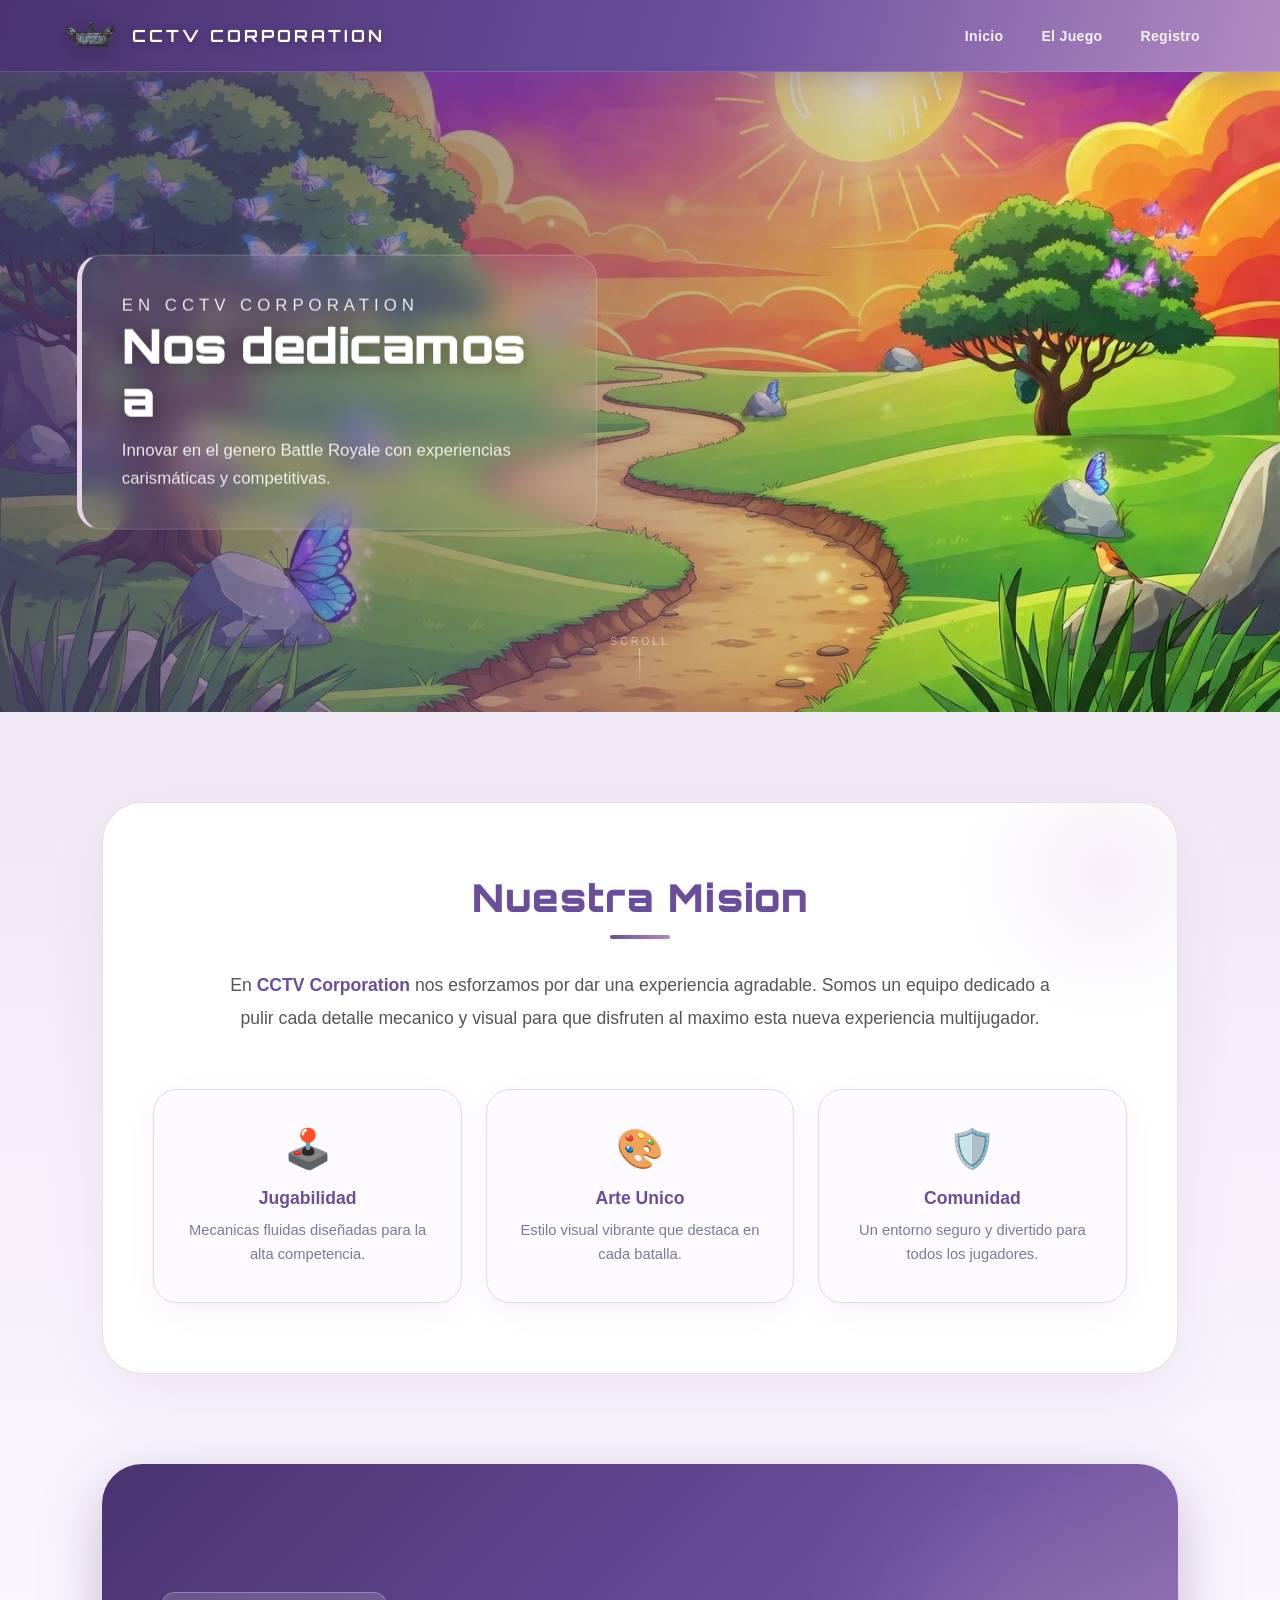
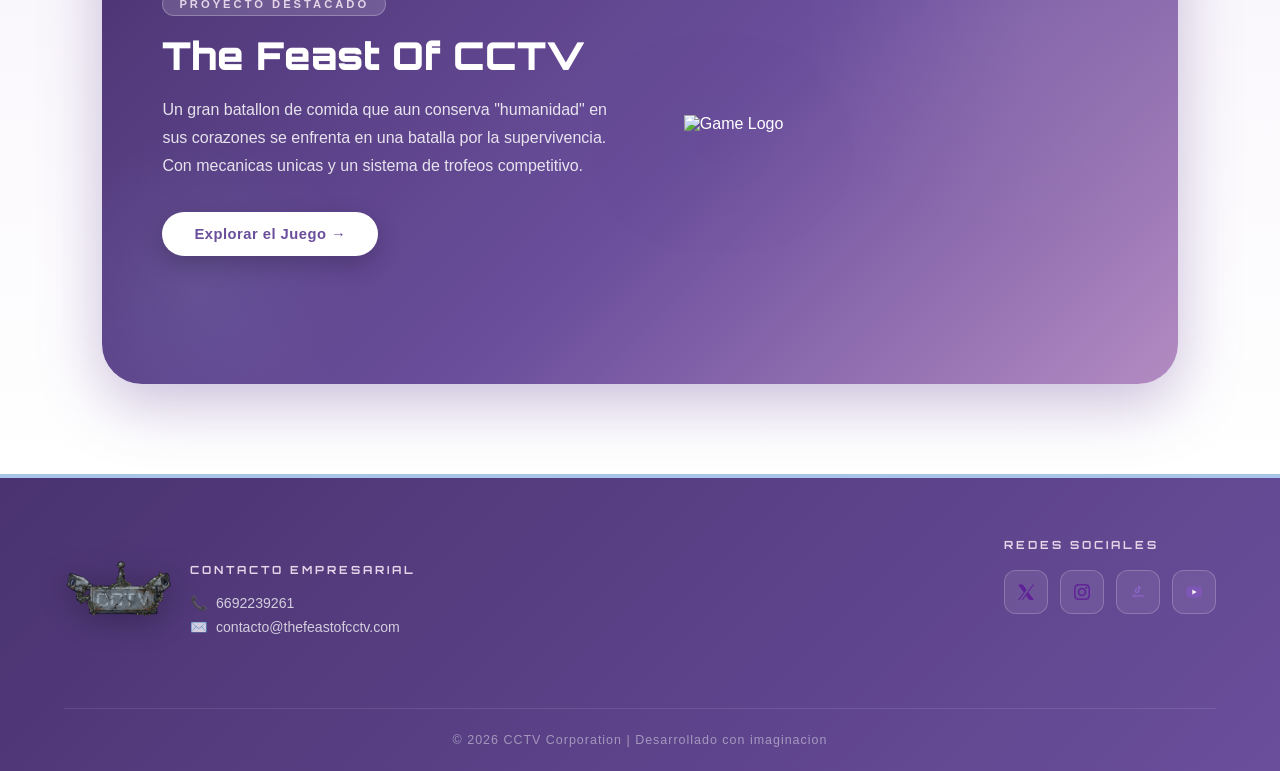
==== commit cada9f32: "Actualizar index.html" ====
--- a/index.html
+++ b/index.html
@@ -123,7 +123,7 @@
       </div>
     </div>
     <div class="footer-bottom">
-      &copy; 2026 CCTV Corporation | Desarrollado con imaginaciÃ³n
+      &copy; 2026 CCTV Corporation | Desarrollado con imaginacion
     </div>
   </footer>
 
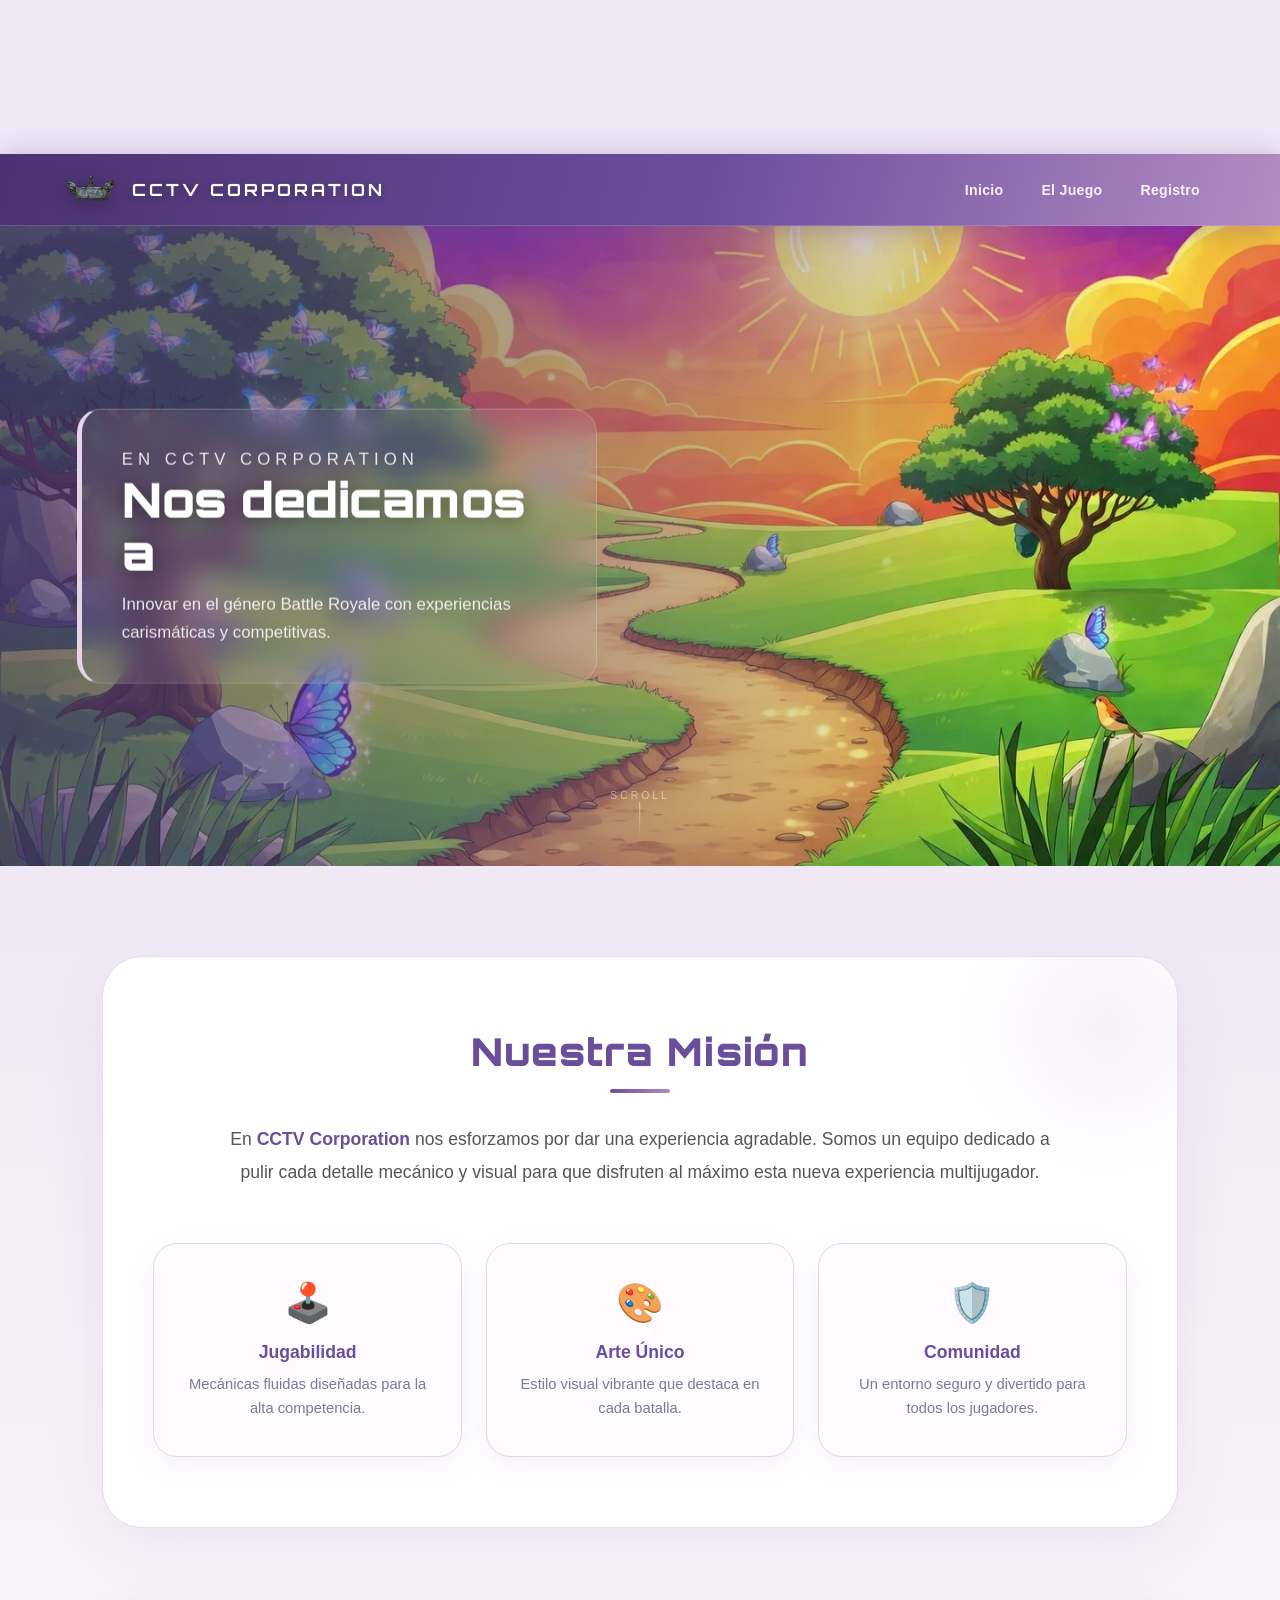
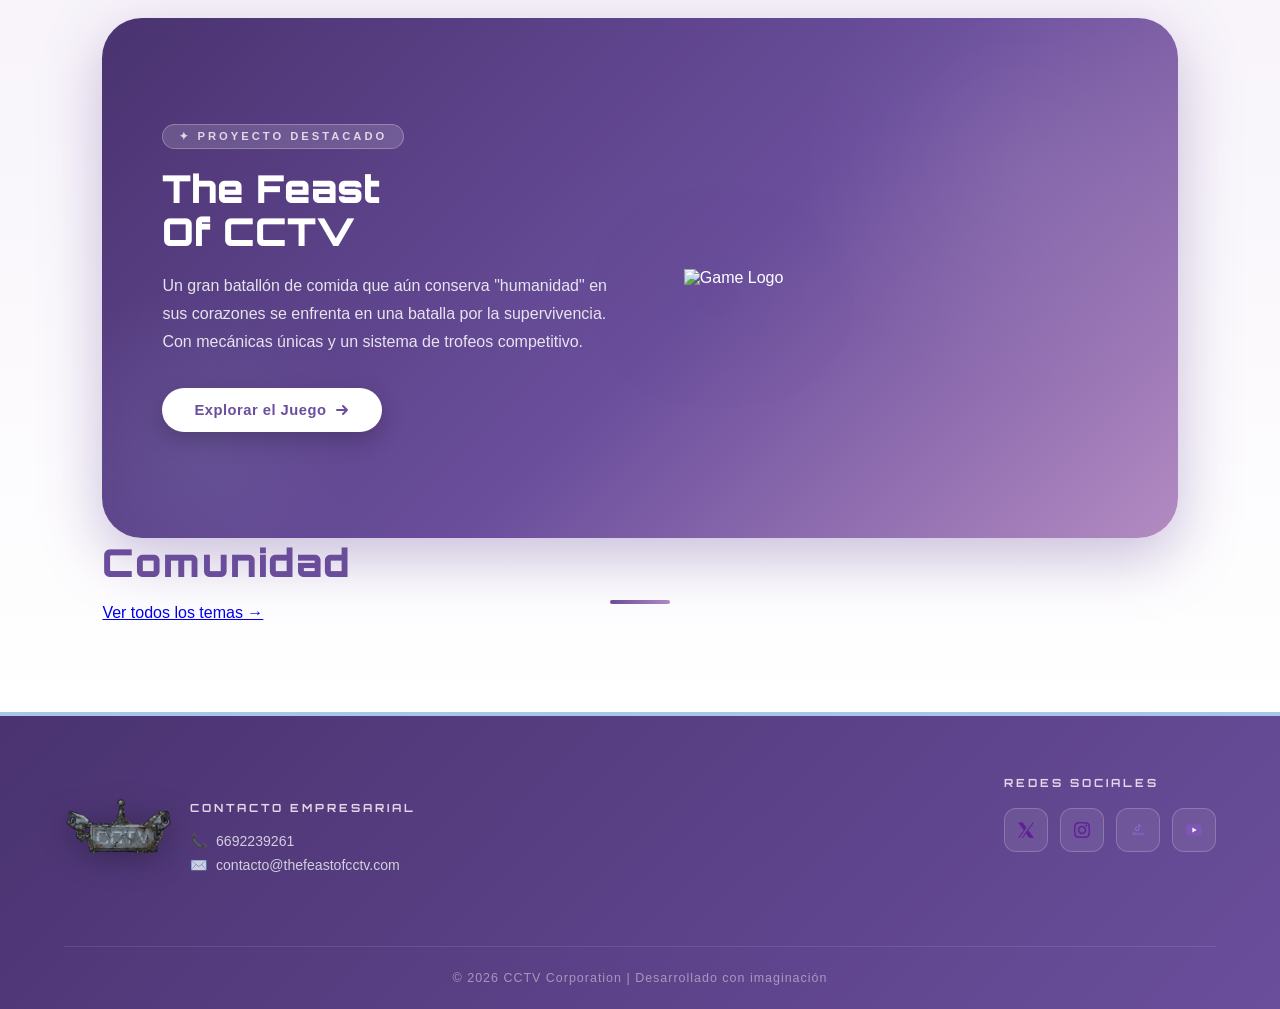
==== commit 55167a2d: "Actualizar index.html" ====
--- a/index.html
+++ b/index.html
@@ -7,9 +7,11 @@
   <link rel="stylesheet" href="Css/estilos.css">
   <link rel="preconnect" href="https://fonts.googleapis.com">
   <link rel="preconnect" href="https://fonts.gstatic.com" crossorigin>
-  <link href="https://fonts.googleapis.com/css2?family=Orbitron:wght@700;900&display=swap" rel="stylesheet">
+  <link href="https://fonts.googleapis.com/css2?family=Orbitron:wght@700;900&family=Syne:wght@400;600;700;800&display=swap" rel="stylesheet">
 </head>
 <body>
+
+  <canvas id="particle-canvas"></canvas>
 
   <header class="kyamo">
     <div class="left">
@@ -22,7 +24,7 @@
         <li class="has-submenu">
           <span class="parent-title">El Juego</span>
           <ul class="submenu">
-            <li><a href="comojugar.html">Informacion</a></li>
+            <li><a href="comojugar.html">Información</a></li>
             <li><a href="Personajes.html">Personajes</a></li>
             <li><a href="powerups.html">Cosas Futuras</a></li>
           </ul>
@@ -38,9 +40,9 @@
       <div class="banner-overlay"></div>
       <div class="banner-text">
         <div class="banner-text-content">
-          <p class="banner-eyebrow">En CCTV CORPORATION</p>
+          <p class="banner-eyebrow">En CCTV Corporation</p>
           <h1>Nos dedicamos a</h1>
-          <p> Innovar en el genero Battle Royale con experiencias carismáticas y competitivas.</p>
+          <p>Innovar en el género Battle Royale con experiencias carismáticas y competitivas.</p>
         </div>
       </div>
       <div class="banner-scroll-hint">
@@ -52,42 +54,48 @@
 
   <main class="main-content">
 
-    <section id="about" class="mission-section">
-      <h2 class="section-title">Nuestra Mision</h2>
+    <section id="about" class="mission-section reveal">
+      <div class="section-header">
+        <h2 class="section-title">Nuestra Misión</h2>
+      </div>
       <p class="mission-text">
         En <strong>CCTV Corporation</strong> nos esforzamos por dar una experiencia agradable.
-        Somos un equipo dedicado a pulir cada detalle mecanico y visual para que disfruten
-        al maximo esta nueva experiencia multijugador.
+        Somos un equipo dedicado a pulir cada detalle mecánico y visual para que disfruten
+        al máximo esta nueva experiencia multijugador.
       </p>
       <div class="features-grid">
-        <div class="feature-item">
-          <span class="feature-icon">🕹️</span>
+        <div class="feature-item reveal-child">
+          <div class="feature-icon-wrap"><span class="feature-icon">🕹️</span></div>
           <h3>Jugabilidad</h3>
-          <p>Mecanicas fluidas diseñadas para la alta competencia.</p>
+          <p>Mecánicas fluidas diseñadas para la alta competencia.</p>
         </div>
-        <div class="feature-item">
-          <span class="feature-icon">🎨</span>
-          <h3>Arte Unico</h3>
+        <div class="feature-item reveal-child">
+          <div class="feature-icon-wrap"><span class="feature-icon">🎨</span></div>
+          <h3>Arte Único</h3>
           <p>Estilo visual vibrante que destaca en cada batalla.</p>
         </div>
-        <div class="feature-item">
-          <span class="feature-icon">🛡️</span>
+        <div class="feature-item reveal-child">
+          <div class="feature-icon-wrap"><span class="feature-icon">🛡️</span></div>
           <h3>Comunidad</h3>
           <p>Un entorno seguro y divertido para todos los jugadores.</p>
         </div>
       </div>
     </section>
 
-    <section id="proyecto-estrella" class="featured-project">
+    <section id="proyecto-estrella" class="featured-project reveal">
+      <div class="fp-bg-orb"></div>
       <div class="project-container">
         <div class="project-info">
-          <span class="subtitle-pill">Proyecto Destacado</span>
-          <h2 class="project-name">The Feast Of CCTV</h2>
+          <span class="subtitle-pill">✦ Proyecto Destacado</span>
+          <h2 class="project-name">The Feast<br>Of CCTV</h2>
           <p>
-            Un gran batallon de comida que aun conserva "humanidad" en sus corazones se enfrenta
-            en una batalla por la supervivencia. Con mecanicas unicas y un sistema de trofeos competitivo.
+            Un gran batallón de comida que aún conserva "humanidad" en sus corazones se enfrenta
+            en una batalla por la supervivencia. Con mecánicas únicas y un sistema de trofeos competitivo.
           </p>
-          <a href="comojugar.html" class="btn-explore">Explorar el Juego &rarr;</a>
+          <a href="comojugar.html" class="btn-explore">
+            <span>Explorar el Juego</span>
+            <svg width="16" height="16" viewBox="0 0 16 16" fill="none"><path d="M3 8h10M9 4l4 4-4 4" stroke="currentColor" stroke-width="2" stroke-linecap="round" stroke-linejoin="round"/></svg>
+          </a>
         </div>
         <div class="project-image-wrapper">
           <div class="game-slider">
@@ -97,6 +105,19 @@
           </div>
           <img src="Img/Logo-Juego.png" alt="Game Logo" class="floating-game-logo">
         </div>
+      </div>
+    </section>
+
+    <!-- FORO PREVIEW -->
+    <section class="forum-preview reveal">
+      <div class="fp-header">
+        <h2 class="section-title">Comunidad</h2>
+        <a href="foro.php" class="btn-foro">Ver todos los temas →</a>
+      </div>
+      <div class="forum-threads" id="forum-preview-list">
+        <div class="thread-skeleton"></div>
+        <div class="thread-skeleton"></div>
+        <div class="thread-skeleton"></div>
       </div>
     </section>
 
@@ -123,9 +144,36 @@
       </div>
     </div>
     <div class="footer-bottom">
-      &copy; 2026 CCTV Corporation | Desarrollado con imaginacion
+      &copy; 2026 CCTV Corporation | Desarrollado con imaginación
     </div>
   </footer>
 
+  <script src="Js/particles.js"></script>
+  <script src="Js/reveal.js"></script>
+  <script>
+    // Cargar preview del foro
+    fetch('Api/foro_preview.php')
+      .then(r => r.json())
+      .then(data => {
+        const list = document.getElementById('forum-preview-list');
+        if (!data.length) {
+          list.innerHTML = '<p style="color:var(--muted);text-align:center;padding:30px">Sé el primero en publicar en el foro.</p>';
+          return;
+        }
+        list.innerHTML = data.map(t => `
+          <a href="foro.php?tema=${t.id}" class="thread-item">
+            <div class="thread-icon">${t.categoria === 'estrategia' ? '⚔️' : t.categoria === 'sugerencia' ? '💡' : '💬'}</div>
+            <div class="thread-info">
+              <span class="thread-title">${t.titulo}</span>
+              <span class="thread-meta">por <strong>${t.autor}</strong> · ${t.respuestas} respuestas</span>
+            </div>
+            <span class="thread-arrow">→</span>
+          </a>
+        `).join('');
+      })
+      .catch(() => {
+        document.getElementById('forum-preview-list').innerHTML = '';
+      });
+  </script>
 </body>
 </html>
